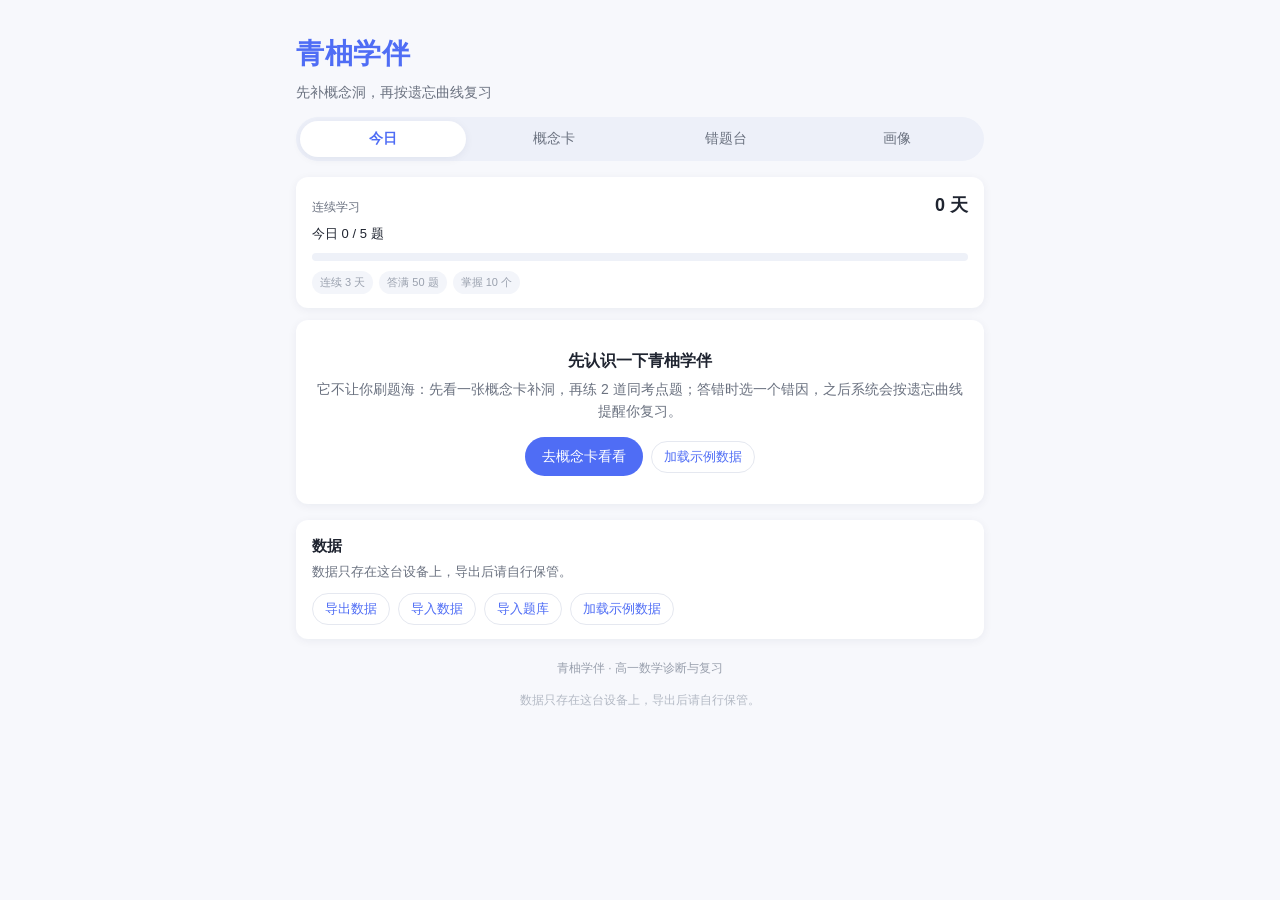
==== index.html @ 02a7b1e0 "青柚学伴：首屏 337 题 + 后台加载生成题，gzip 后首屏约 84KB" ====
<!DOCTYPE html>
<html lang="zh-CN">
<head>
  <meta charset="UTF-8">
  <meta name="viewport" content="width=device-width, initial-scale=1.0, viewport-fit=cover">
  <meta name="description" content="青柚学伴：先补概念洞，再按遗忘曲线复习。">
  <title>青柚学伴</title>
  <link rel="icon" href="data:,">
  <link rel="stylesheet" href="style.css">
</head>
<body>
  <noscript>
    <p class="boot-error">这个页面需要开启 JavaScript 才能使用。</p>
  </noscript>

  <header class="app-header">
    <h1 class="brand">青柚学伴</h1>
    <p class="subtitle">先补概念洞，再按遗忘曲线复习</p>
    <nav class="tabs" role="tablist" aria-label="主视图切换">
      <button class="tab is-active" type="button" role="tab" aria-selected="true" data-view="today">今日</button>
      <button class="tab" type="button" role="tab" aria-selected="false" data-view="cards">概念卡</button>
      <button class="tab" type="button" role="tab" aria-selected="false" data-view="board">错题台</button>
      <button class="tab" type="button" role="tab" aria-selected="false" data-view="profile">画像</button>
    </nav>
  </header>

  <main id="app" class="app-main">
    <p id="cards-notice" class="notice" role="status" hidden></p>
    <section class="view is-active" data-view="today" aria-labelledby="tab-today">
      <div id="today-content"></div>
    </section>
    <section class="view" data-view="cards" aria-labelledby="tab-cards">
      <div id="cards-guide" class="guide" hidden></div>
      <div id="card-list"></div>
    </section>
    <section class="view" data-view="board" aria-labelledby="tab-board">
      <div id="board-content"></div>
    </section>
    <section class="view" data-view="profile" aria-labelledby="tab-profile">
      <div id="profile-content"></div>
    </section>
  </main>

  <section class="settings" aria-labelledby="settings-title">
    <div class="settings-card">
      <h2 id="settings-title" class="settings-title">数据</h2>
      <p class="settings-note">数据只存在这台设备上，导出后请自行保管。</p>
      <div class="settings-actions">
        <button id="export-btn" class="btn btn-ghost btn-small" type="button">导出数据</button>
        <button id="import-btn" class="btn btn-ghost btn-small" type="button">导入数据</button>
        <button id="import-bank-btn" class="btn btn-ghost btn-small" type="button">导入题库</button>
        <button id="seed-btn" class="btn btn-ghost btn-small" type="button">加载示例数据</button>
      </div>
      <input id="import-file" type="file" accept=".json,application/json" hidden>
      <input id="import-bank-file" type="file" accept=".json,application/json" hidden>
    </div>
  </section>

  <footer class="app-footer">
    <p>青柚学伴 · 高一数学诊断与复习</p>
    <p class="privacy">数据只存在这台设备上，导出后请自行保管。</p>
  </footer>

  <div id="quiz-modal" class="quiz-modal" hidden>
    <div class="quiz-panel" role="dialog" aria-modal="true" aria-labelledby="quiz-title">
      <div class="quiz-head">
        <div>
          <p id="quiz-title" class="quiz-title"></p>
          <p id="quiz-progress" class="quiz-progress"></p>
        </div>
        <button id="quiz-close" class="quiz-close" type="button" aria-label="关闭答题">×</button>
      </div>
      <div id="quiz-body" class="quiz-body"></div>
    </div>
  </div>

  <div id="toast" class="toast" role="status" aria-live="polite" hidden></div>

  <script src="data.core.js"></script>
  <script src="app.js"></script>
  <script>
    window.addEventListener('load', function () {
      if (window.__QY_APP_LOADED) {
        return;
      }
      var box = document.createElement('div');
      box.className = 'boot-error';
      box.setAttribute('role', 'alert');

      var title = document.createElement('p');
      title.className = 'boot-error-title';
      title.textContent = '页面脚本没有加载成功';

      var text = document.createElement('p');
      text.className = 'boot-error-text';
      text.textContent = '请确认 style.css、app.js、data.core.js 与 index.html 在同一个文件夹里；如果只拿到了一个文件，请改用 qingyou-standalone.html。';

      box.appendChild(title);
      box.appendChild(text);
      document.body.insertBefore(box, document.body.firstChild);
    });
  </script>

  <script>
    /* 生成题在首屏渲染完成后再加载，避免拖慢打开速度 */
    window.addEventListener('load', function () {
      var script = document.createElement('script');
      script.src = 'data.bulk.js';
      script.async = true;
      script.onload = function () {
        if (window.QY_ABSORB_BULK) {
          window.QY_ABSORB_BULK();
        }
      };
      document.body.appendChild(script);
    });
  </script>
</body>
</html>
---- style.css ----
:root {
  --brand: #4F6DF5;
  --brand-dark: #3A55D9;
  --bg: #F7F8FC;
  --card: #FFFFFF;
  --text: #1F2430;
  --muted: #6B7280;
  --line: #E5E8F0;
  --danger: #E5484D;
  --warn: #B7791F;
  --ok: #2F9E6E;
  --radius: 12px;
  --shadow: 0 2px 10px rgba(24, 39, 75, 0.06);
}

* {
  box-sizing: border-box;
}

html, body {
  margin: 0;
  padding: 0;
}

body {
  min-height: 100vh;
  background: var(--bg);
  color: var(--text);
  font-family: -apple-system, BlinkMacSystemFont, "PingFang SC", "Hiragino Sans GB",
    "Microsoft YaHei", "Segoe UI", Roboto, sans-serif;
  font-size: 16px;
  line-height: 1.6;
  -webkit-text-size-adjust: 100%;
}

.app-header {
  max-width: 720px;
  margin: 0 auto;
  padding: 20px 16px 0;
}

.brand {
  margin: 0;
  font-size: 24px;
  font-weight: 700;
  letter-spacing: 0.5px;
  color: var(--brand);
}

.subtitle {
  margin: 4px 0 14px;
  color: var(--muted);
  font-size: 14px;
}

.tabs {
  display: flex;
  gap: 6px;
  background: #EDF0F9;
  padding: 4px;
  border-radius: 999px;
}

.tab {
  flex: 1 1 0;
  min-width: 0;
  padding: 9px 4px;
  border: 0;
  border-radius: 999px;
  background: transparent;
  color: var(--muted);
  font-size: 14px;
  font-family: inherit;
  cursor: pointer;
  white-space: nowrap;
  transition: background 0.15s, color 0.15s;
}

.tab:hover {
  color: var(--brand);
}

.tab.is-active {
  background: var(--card);
  color: var(--brand);
  font-weight: 600;
  box-shadow: var(--shadow);
}

.app-main {
  max-width: 720px;
  margin: 0 auto;
  padding: 16px;
}

.view {
  display: none;
}

.view.is-active {
  display: block;
}

.placeholder {
  margin: 0;
  padding: 32px 16px;
  text-align: center;
  color: var(--muted);
  background: var(--card);
  border-radius: var(--radius);
  box-shadow: var(--shadow);
}

.app-footer {
  max-width: 720px;
  margin: 0 auto;
  padding: 8px 16px 32px;
  color: #9AA1AE;
  font-size: 12px;
  text-align: center;
}

.toast {
  position: fixed;
  left: 50%;
  bottom: 24px;
  transform: translateX(-50%);
  max-width: calc(100vw - 32px);
  padding: 10px 16px;
  border-radius: 999px;
  background: rgba(31, 36, 48, 0.92);
  color: #fff;
  font-size: 14px;
  z-index: 90;
  box-shadow: 0 6px 20px rgba(0, 0, 0, 0.18);
}

@media (min-width: 760px) {
  .app-header {
    padding-top: 32px;
  }

  .brand {
    font-size: 28px;
  }
}
/* ---------- 通用按钮 ---------- */
.btn {
  display: inline-block;
  padding: 9px 16px;
  border: 1px solid transparent;
  border-radius: 999px;
  background: #EDF0F9;
  color: var(--text);
  font-size: 14px;
  font-family: inherit;
  line-height: 1.4;
  cursor: pointer;
  transition: background 0.15s, color 0.15s, border-color 0.15s;
}

.btn:hover {
  background: #E1E6F5;
}

.btn-primary {
  background: var(--brand);
  color: #fff;
}

.btn-primary:hover {
  background: var(--brand-dark);
}

.btn-ghost {
  background: transparent;
  border-color: var(--line);
  color: var(--brand);
}

.btn-ghost:hover {
  background: #F0F3FF;
}

.btn-small {
  padding: 6px 12px;
  font-size: 13px;
}

/* ---------- 概念卡 ---------- */
.card-grid {
  display: grid;
  grid-template-columns: 1fr;
  gap: 12px;
}

.card {
  padding: 16px;
  background: var(--card);
  border-radius: var(--radius);
  box-shadow: var(--shadow);
}

.card-head {
  display: flex;
  align-items: center;
  justify-content: space-between;
  gap: 8px;
  margin-bottom: 4px;
}

.card-kp {
  color: var(--brand);
  font-size: 12px;
  font-weight: 600;
  background: #F0F3FF;
  padding: 2px 8px;
  border-radius: 999px;
}

.card-title {
  margin: 6px 0 4px;
  font-size: 18px;
  line-height: 1.4;
}

.card-oneline {
  margin: 0 0 12px;
  color: var(--brand-dark);
  font-size: 14px;
}

.card-section {
  margin-top: 10px;
  font-size: 14px;
}

.card-label {
  display: inline-block;
  margin-bottom: 2px;
  color: var(--warn);
  font-size: 12px;
  font-weight: 600;
}

.card-label-trap {
  color: var(--danger);
}

.card-text {
  margin: 0;
  color: var(--muted);
}

.card-points {
  margin: 2px 0 0;
  padding-left: 20px;
  color: var(--muted);
}

.card-points li {
  margin: 2px 0;
}

.card-trap {
  margin: 2px 0 0;
  color: #8A4B4B;
  background: #FFF6F6;
  border-left: 3px solid #F2B8B8;
  padding: 6px 10px;
  border-radius: 6px;
}

.card-check {
  margin-top: 12px;
  padding-top: 12px;
  border-top: 1px dashed var(--line);
}

.check-q,
.check-a {
  margin: 6px 0;
  font-size: 14px;
}

.check-a {
  color: var(--ok);
  font-weight: 600;
}

.card-actions {
  margin-top: 12px;
  display: flex;
  gap: 8px;
  flex-wrap: wrap;
}

@media (min-width: 760px) {
  .card-grid {
    grid-template-columns: 1fr 1fr;
  }
}

/* ---------- 提示条 ---------- */
.notice {
  margin: 0 0 12px;
  padding: 10px 14px;
  border-radius: 10px;
  background: #E9F7F0;
  color: var(--ok);
  font-size: 14px;
  font-weight: 600;
}

/* ---------- 答题弹层 ---------- */
.quiz-modal {
  position: fixed;
  inset: 0;
  z-index: 60;
  display: flex;
  align-items: flex-end;
  justify-content: center;
  background: rgba(20, 26, 40, 0.45);
  padding: 0;
}

.quiz-panel {
  width: 100%;
  max-height: 92vh;
  overflow-y: auto;
  background: var(--card);
  border-radius: 16px 16px 0 0;
  padding: 16px 16px 24px;
  box-shadow: 0 -8px 30px rgba(0, 0, 0, 0.18);
}

.quiz-head {
  display: flex;
  align-items: flex-start;
  justify-content: space-between;
  gap: 12px;
  padding-bottom: 10px;
  border-bottom: 1px solid var(--line);
}

.quiz-title {
  margin: 0;
  font-size: 16px;
  font-weight: 700;
}

.quiz-progress {
  margin: 2px 0 0;
  color: var(--muted);
  font-size: 12px;
}

.quiz-close {
  flex: 0 0 auto;
  width: 32px;
  height: 32px;
  border: 0;
  border-radius: 50%;
  background: #F0F2F8;
  color: var(--muted);
  font-size: 20px;
  line-height: 1;
  cursor: pointer;
}

.quiz-body {
  padding-top: 14px;
}

.quiz-stem {
  margin: 0 0 14px;
  font-size: 16px;
  line-height: 1.7;
}

.quiz-options {
  display: grid;
  gap: 8px;
}

.option-btn {
  width: 100%;
  padding: 11px 12px;
  border: 1px solid var(--line);
  border-radius: 10px;
  background: #FBFCFE;
  color: var(--text);
  font-size: 15px;
  font-family: inherit;
  text-align: left;
  cursor: pointer;
}

.option-btn.is-selected {
  border-color: var(--brand);
  background: #F0F3FF;
  color: var(--brand-dark);
  font-weight: 600;
}

.quiz-input {
  width: 100%;
  padding: 12px;
  border: 1px solid var(--line);
  border-radius: 10px;
  background: #FBFCFE;
  color: var(--text);
  font-size: 16px;
  font-family: inherit;
}

.quiz-input:focus {
  outline: 2px solid #C9D3FF;
  border-color: var(--brand);
}

.quiz-actions {
  margin-top: 14px;
  display: flex;
  gap: 8px;
  flex-wrap: wrap;
}

.quiz-result {
  margin-top: 16px;
  padding-top: 14px;
  border-top: 1px dashed var(--line);
}

.quiz-verdict {
  margin: 0 0 6px;
  font-size: 18px;
  font-weight: 700;
}

.quiz-verdict.is-correct {
  color: var(--ok);
}

.quiz-verdict.is-wrong {
  color: var(--danger);
}

.quiz-answer,
.quiz-explain {
  margin: 4px 0;
  font-size: 14px;
}

.quiz-answer {
  color: var(--brand-dark);
  font-weight: 600;
}

.quiz-explain {
  color: var(--muted);
}

.quiz-layer-label {
  margin: 14px 0 8px;
  font-size: 14px;
  font-weight: 600;
}

.layer-list {
  display: grid;
  grid-template-columns: 1fr 1fr;
  gap: 8px;
}

.layer-btn {
  padding: 11px 8px;
  border: 1px solid var(--line);
  border-radius: 10px;
  background: #FFF9F0;
  color: var(--warn);
  font-size: 14px;
  font-family: inherit;
  cursor: pointer;
}

.layer-btn:hover {
  background: #FFF2DC;
}

.quiz-done {
  margin: 10px 0 0;
  color: var(--ok);
  font-size: 14px;
  font-weight: 600;
}

body.modal-open {
  overflow: hidden;
}

@media (min-width: 760px) {
  .quiz-modal {
    align-items: center;
    padding: 24px;
  }

  .quiz-panel {
    max-width: 560px;
    border-radius: 16px;
  }

  .layer-list {
    grid-template-columns: repeat(5, 1fr);
  }
}

[hidden] {
  display: none !important;
}

/* ---------- 今日视图 ---------- */
.today-head {
  margin-bottom: 12px;
}

.today-title {
  margin: 0;
  font-size: 19px;
}

.today-sub {
  margin: 2px 0 0;
  color: var(--muted);
  font-size: 13px;
}

.today-list {
  display: grid;
  gap: 10px;
}

.review-card {
  display: block;
  width: 100%;
  padding: 14px;
  border: 1px solid transparent;
  border-radius: var(--radius);
  background: var(--card);
  box-shadow: var(--shadow);
  color: var(--text);
  font-family: inherit;
  text-align: left;
  cursor: pointer;
}

.review-card:hover {
  border-color: #C9D3FF;
}

.review-top {
  display: flex;
  align-items: center;
  justify-content: space-between;
  gap: 8px;
}

.review-kp {
  font-size: 16px;
  font-weight: 700;
}

.review-tag {
  flex: 0 0 auto;
  padding: 2px 8px;
  border-radius: 999px;
  background: #FFF2DC;
  color: var(--warn);
  font-size: 12px;
  font-weight: 600;
}

.review-tag.tag-reviewing {
  background: #E9F0FF;
  color: var(--brand-dark);
}

.review-tag.tag-mastered {
  background: #E9F7F0;
  color: var(--ok);
}

.review-meta {
  margin: 6px 0 0;
  color: var(--muted);
  font-size: 13px;
}

.review-cta {
  margin-top: 8px;
  color: var(--brand);
  font-size: 13px;
  font-weight: 600;
}

.empty-state {
  padding: 28px 18px;
  border-radius: var(--radius);
  background: var(--card);
  box-shadow: var(--shadow);
  text-align: center;
}

.empty-title {
  margin: 0 0 4px;
  font-size: 16px;
  font-weight: 700;
}

.empty-text {
  margin: 0 0 14px;
  color: var(--muted);
  font-size: 14px;
}

/* ---------- 错题看板 ---------- */
.board-intro {
  margin: 0 0 12px;
  color: var(--muted);
  font-size: 13px;
}

.board-scroll {
  overflow-x: auto;
  padding-bottom: 6px;
  -webkit-overflow-scrolling: touch;
}

.board {
  display: grid;
  grid-template-columns: repeat(3, minmax(220px, 1fr));
  gap: 10px;
  min-width: 680px;
  align-items: start;
}

.board-column {
  display: flex;
  flex-direction: column;
  min-height: 180px;
  padding: 10px;
  border-radius: var(--radius);
  background: #EFF1F7;
  transition: background 0.15s, outline 0.15s;
}

.board-column.is-over {
  background: #E6ECFF;
  outline: 2px dashed var(--brand);
  outline-offset: -2px;
}

.board-column-head {
  display: flex;
  align-items: center;
  justify-content: space-between;
  gap: 8px;
  margin-bottom: 8px;
}

.board-column-title {
  font-size: 14px;
  font-weight: 700;
}

.board-column-count {
  min-width: 22px;
  padding: 1px 7px;
  border-radius: 999px;
  background: #DDE2EE;
  color: var(--muted);
  font-size: 12px;
  text-align: center;
}

.board-empty {
  margin: 6px 0;
  color: #9AA1AE;
  font-size: 13px;
  text-align: center;
}

.board-card {
  margin-bottom: 8px;
  padding: 10px;
  border-left: 3px solid var(--line);
  border-radius: 10px;
  background: var(--card);
  box-shadow: var(--shadow);
  cursor: grab;
  user-select: none;
  -webkit-user-select: none;
  -webkit-touch-callout: none;
}

.board-card:active {
  cursor: grabbing;
}

.board-card.is-dragging {
  opacity: 0.35;
}

.board-card[data-layer="L0"] { border-left-color: #E5484D; }
.board-card[data-layer="L1"] { border-left-color: #D08A2E; }
.board-card[data-layer="L2"] { border-left-color: #4F6DF5; }
.board-card[data-layer="L3"] { border-left-color: #8E5BC9; }
.board-card[data-layer="L4"] { border-left-color: #7B8794; }
.board-card[data-layer="none"] { border-left-color: #2F9E6E; }

.board-card-top {
  display: flex;
  align-items: center;
  justify-content: space-between;
  gap: 6px;
}

.board-card-kp {
  font-size: 14px;
  font-weight: 600;
  word-break: break-all;
}

.layer-tag {
  flex: 0 0 auto;
  padding: 1px 7px;
  border-radius: 999px;
  font-size: 11px;
  font-weight: 600;
}

.layer-L0 { background: #FFE8E8; color: #C53030; }
.layer-L1 { background: #FFF2DC; color: #B7791F; }
.layer-L2 { background: #E8F0FF; color: #2B5FD9; }
.layer-L3 { background: #F3E8FF; color: #7B3FB5; }
.layer-L4 { background: #EDF0F4; color: #5A6475; }
.layer-none { background: #E9F7F0; color: #2F9E6E; }

.board-card-meta {
  margin: 6px 0 0;
  color: var(--muted);
  font-size: 12px;
}

.touch-ghost {
  position: fixed;
  z-index: 120;
  pointer-events: none;
  opacity: 0.92;
  box-shadow: 0 10px 26px rgba(0, 0, 0, 0.22);
  transform: rotate(2deg);
}

body.touch-dragging {
  cursor: grabbing;
}

@media (min-width: 760px) {
  .board {
    min-width: 0;
  }
}

/* ---------- 画像 ---------- */
.diagnosis {
  margin-bottom: 14px;
  padding: 14px 16px;
  border-left: 4px solid var(--brand);
  border-radius: var(--radius);
  background: #F0F3FF;
}

.diagnosis-label {
  margin: 0 0 4px;
  color: var(--brand);
  font-size: 12px;
  font-weight: 700;
  letter-spacing: 1px;
}

.diagnosis-text {
  margin: 0;
  font-size: 15px;
  font-weight: 600;
  line-height: 1.7;
}

.matrix-card,
.weak-card {
  margin-top: 14px;
  padding: 14px;
  border-radius: var(--radius);
  background: var(--card);
  box-shadow: var(--shadow);
}

.matrix-title,
.weak-title {
  margin: 0 0 10px;
  font-size: 15px;
  font-weight: 700;
}

.matrix-scroll {
  overflow-x: auto;
}

.matrix-table {
  width: 100%;
  min-width: 300px;
  border-collapse: collapse;
  table-layout: fixed;
  font-size: 12px;
}

.matrix-table th,
.matrix-table td {
  padding: 7px 2px;
  border-bottom: 1px solid #F0F2F7;
  text-align: center;
}

.matrix-table thead th {
  color: var(--muted);
  font-weight: 600;
}

.matrix-table th[scope="row"] {
  width: 30%;
  padding-left: 4px;
  text-align: left;
  font-weight: 600;
  word-break: break-all;
}

.matrix-table tbody tr:last-child td,
.matrix-table tbody tr:last-child th {
  border-bottom: 0;
}

.matrix-zero {
  color: #C7CDD8;
}

.weak-list {
  margin: 0;
  padding-left: 18px;
  color: var(--muted);
  font-size: 14px;
}

.weak-list li {
  margin: 4px 0;
}

.weak-list strong {
  color: var(--text);
}

/* ---------- 设置区 ---------- */
.settings {
  max-width: 720px;
  margin: 0 auto;
  padding: 0 16px;
}

.settings-card {
  padding: 14px 16px;
  border-radius: var(--radius);
  background: var(--card);
  box-shadow: var(--shadow);
}

.settings-title {
  margin: 0 0 4px;
  font-size: 15px;
}

.settings-note {
  margin: 0 0 10px;
  color: var(--muted);
  font-size: 13px;
}

.settings-actions {
  display: flex;
  gap: 8px;
  flex-wrap: wrap;
}

.app-footer .privacy {
  margin: 2px 0 0;
  color: #B3B9C4;
}

/* ---------- 启动失败提示 ---------- */
.boot-error {
  max-width: 720px;
  margin: 16px auto;
  padding: 14px 16px;
  border: 1px solid #F2B8B8;
  border-radius: var(--radius);
  background: #FFF6F6;
  color: #8A4B4B;
  font-size: 14px;
}

.boot-error-title {
  margin: 0 0 4px;
  font-weight: 700;
}

.boot-error-text {
  margin: 0;
}

.quiz-verdict.is-uncertain {
  color: var(--warn);
}

/* ---------- 新手引导 ---------- */
.guide {
  margin-bottom: 12px;
  padding: 14px 16px;
  border-left: 4px solid var(--brand);
  border-radius: var(--radius);
  background: #F0F3FF;
}

.guide-title {
  margin: 0 0 8px;
  color: var(--brand-dark);
  font-size: 14px;
  font-weight: 700;
}

.guide-steps {
  margin: 0 0 10px;
  padding-left: 20px;
  color: #4A5568;
  font-size: 14px;
}

.guide-steps li {
  margin: 4px 0;
}

/* ---------- 章节筛选 ---------- */
.chapter-summary {
  margin: 0 0 8px;
  color: var(--muted);
  font-size: 13px;
}

.chapter-chips {
  display: flex;
  gap: 6px;
  margin: 0 0 14px;
  padding-bottom: 6px;
  overflow-x: auto;
  -webkit-overflow-scrolling: touch;
}

.chapter-chip {
  flex: 0 0 auto;
  padding: 6px 12px;
  border: 1px solid var(--line);
  border-radius: 999px;
  background: var(--card);
  color: var(--muted);
  font-size: 13px;
  font-family: inherit;
  white-space: nowrap;
  cursor: pointer;
}

.chapter-chip.is-active {
  border-color: var(--brand);
  background: var(--brand);
  color: #fff;
  font-weight: 600;
}

.chapter-group {
  margin-bottom: 18px;
}

.chapter-title {
  margin: 0 0 8px;
  font-size: 15px;
  font-weight: 700;
}

.quiz-textarea {
  width: 100%;
  min-height: 96px;
  padding: 12px;
  border: 1px solid var(--line);
  border-radius: 10px;
  background: #FBFCFE;
  color: var(--text);
  font-size: 16px;
  font-family: inherit;
  line-height: 1.6;
  resize: vertical;
}

.quiz-textarea:focus {
  outline: 2px solid #C9D3FF;
  border-color: var(--brand);
}

.quiz-explain {
  white-space: pre-line;
}

/* ---------- 答题提示 ---------- */
.quiz-hint {
  margin: 10px 0 0;
  padding: 10px 12px;
  border-left: 3px solid var(--brand);
  border-radius: 8px;
  background: #F0F3FF;
}

.quiz-hint-title {
  margin: 0 0 4px;
  color: var(--brand);
  font-size: 12px;
  font-weight: 700;
}

.quiz-hint-line {
  margin: 4px 0;
  color: #3A4356;
  font-size: 14px;
  line-height: 1.6;
}

.quiz-hint-note {
  margin: 10px 0 0;
  padding: 8px 10px;
  border-radius: 8px;
  background: #FFF9F0;
  color: var(--warn);
  font-size: 13px;
  line-height: 1.6;
}

/* ---------- 及格诊断 ---------- */
.today-diagnosis {
  display: block;
  width: 100%;
  margin-bottom: 12px;
  padding: 14px 16px;
  border: 0;
  border-radius: 12px;
  background: linear-gradient(135deg, #4F6DF5, #6B85FF);
  color: #fff;
  font-family: inherit;
  text-align: left;
  box-shadow: 0 6px 18px rgba(79, 109, 245, 0.28);
  cursor: pointer;
}

.td-top {
  display: flex;
  align-items: center;
  justify-content: space-between;
}

.td-label {
  font-size: 12px;
  opacity: 0.85;
}

.td-score {
  font-size: 20px;
  font-weight: 700;
}

.td-copy {
  margin: 6px 0 0;
  font-size: 14px;
}

.td-next {
  margin: 4px 0 0;
  font-size: 13px;
  opacity: 0.9;
}

.report-hero {
  padding: 18px;
  border-radius: 16px;
  background: linear-gradient(135deg, #4F6DF5, #6B85FF);
  color: #fff;
  box-shadow: 0 8px 24px rgba(79, 109, 245, 0.25);
}

.report-kicker {
  margin: 0;
  font-size: 12px;
  opacity: 0.85;
}

.report-score {
  margin: 4px 0;
  font-size: 40px;
  font-weight: 800;
  line-height: 1.1;
}

.report-score-total {
  font-size: 16px;
  font-weight: 500;
  opacity: 0.8;
}

.report-copy {
  margin: 6px 0 10px;
  font-size: 14px;
}

.report-bar {
  height: 8px;
  border-radius: 999px;
  background: rgba(255, 255, 255, 0.28);
  overflow: hidden;
}

.report-bar-fill {
  height: 100%;
  border-radius: 999px;
  background: #fff;
}

.report-note {
  margin: 8px 0 0;
  font-size: 11px;
  opacity: 0.75;
}

.report-section {
  margin-top: 16px;
}

.report-title {
  margin: 0 0 8px;
  font-size: 16px;
}

.priority-list {
  display: grid;
  gap: 8px;
}

.priority-card {
  width: 100%;
  padding: 12px 14px;
  border: 1px solid var(--line);
  border-radius: 12px;
  background: var(--card);
  box-shadow: var(--shadow);
  font-family: inherit;
  text-align: left;
  cursor: pointer;
}

.priority-card:hover {
  border-color: #C9D3FF;
}

.priority-top {
  display: flex;
  align-items: center;
  gap: 8px;
}

.priority-rank {
  color: var(--brand);
  font-size: 12px;
  font-weight: 800;
}

.priority-name {
  font-size: 15px;
  font-weight: 700;
}

.priority-detail {
  margin: 6px 0 0;
  font-size: 13px;
}

.priority-weight {
  margin: 2px 0 0;
  color: var(--muted);
  font-size: 12px;
}

.report-grid {
  display: grid;
  grid-template-columns: 1fr 1fr;
  gap: 8px;
  margin-top: 16px;
}

.metric-card {
  padding: 12px;
  border-radius: 12px;
  background: var(--card);
  box-shadow: var(--shadow);
}

.metric-wide {
  grid-column: 1 / -1;
}

.metric-label {
  margin: 0;
  color: var(--muted);
  font-size: 12px;
}

.metric-value {
  margin: 4px 0 2px;
  font-size: 18px;
  font-weight: 700;
}

.metric-sub {
  margin: 0;
  color: var(--muted);
  font-size: 12px;
}

.layer-row {
  display: flex;
  align-items: center;
  gap: 8px;
  margin: 6px 0;
}

.layer-name {
  flex: 0 0 64px;
  color: var(--muted);
  font-size: 12px;
}

.layer-track {
  flex: 1;
  height: 8px;
  border-radius: 999px;
  overflow: hidden;
  background: #EEF1F8;
}

.layer-fill {
  height: 100%;
  border-radius: 999px;
  background: var(--brand);
}

.layer-count {
  flex: 0 0 24px;
  text-align: right;
  color: var(--muted);
  font-size: 12px;
}

.action-list {
  margin: 0;
  padding-left: 20px;
  font-size: 14px;
  line-height: 1.8;
}

@media (min-width: 760px) {
  .report-grid {
    grid-template-columns: repeat(4, 1fr);
  }

  .metric-wide {
    grid-column: span 4;
  }
}

/* ---------- 概念卡：下拉 + 折叠 ---------- */
.card-toolbar {
  display: flex;
  align-items: center;
  gap: 10px;
  margin-bottom: 12px;
}

.chapter-select {
  flex: 1;
  min-width: 0;
  padding: 10px 12px;
  border: 1px solid var(--line);
  border-radius: 10px;
  background: var(--card);
  color: var(--text);
  font-size: 14px;
  font-family: inherit;
}

.chapter-select:focus {
  outline: 2px solid #C9D3FF;
  border-color: var(--brand);
}

.card-toolbar-count {
  flex: 0 0 auto;
  color: var(--muted);
  font-size: 12px;
}

.card-collapsible {
  padding: 0;
  overflow: hidden;
}

.card-summary {
  padding: 14px 16px;
  cursor: pointer;
  transition: background 0.15s, transform 0.1s;
}

.card-summary:hover {
  background: #FAFBFF;
}

.card-summary:active {
  transform: scale(0.995);
}

.card-summary-top {
  display: flex;
  align-items: center;
  justify-content: space-between;
  gap: 8px;
}

.card-summary-actions {
  display: flex;
  align-items: center;
  gap: 8px;
}

.card-summary .card-title {
  margin: 6px 0 2px;
  font-size: 16px;
}

.card-summary .card-oneline {
  margin: 0;
}

.card-chevron {
  color: var(--muted);
  font-size: 12px;
}

.card-detail {
  padding: 0 16px 16px;
}

.card-detail .card-section:first-child {
  margin-top: 0;
  padding-top: 12px;
  border-top: 1px dashed var(--line);
}

.card-collapsible.is-open {
  border-color: #DCE3FF;
  box-shadow: 0 8px 22px rgba(24, 39, 75, 0.08);
}

.chapter-title-row {
  display: flex;
  align-items: baseline;
  justify-content: space-between;
  gap: 8px;
}

.chapter-count {
  color: var(--muted);
  font-size: 12px;
}

.card-collapsible {
  border-left: 3px solid #E3E8F5;
}

.card-collapsible.is-open {
  border-left-color: var(--brand);
}

/* ---------- 概念卡摘要：防止挤压竖排 ---------- */
.card-grid {
  grid-template-columns: repeat(auto-fill, minmax(280px, 1fr));
}

.card-summary-top {
  align-items: center;
}

.card-summary-top .card-kp {
  min-width: 0;
  overflow: hidden;
  text-overflow: ellipsis;
  white-space: nowrap;
}

.card-chevron {
  flex: 0 0 auto;
  white-space: nowrap;
}

.card-summary .card-title {
  display: -webkit-box;
  overflow: hidden;
  -webkit-line-clamp: 2;
  -webkit-box-orient: vertical;
}

.card-summary .card-oneline {
  display: -webkit-box;
  overflow: hidden;
  -webkit-line-clamp: 2;
  -webkit-box-orient: vertical;
}

.card-summary-actions {
  margin-top: 10px;
}

.card-summary-actions .btn {
  white-space: nowrap;
}

@media (min-width: 760px) {
  .card-grid {
    grid-template-columns: repeat(auto-fill, minmax(300px, 1fr));
  }
}

.chapter-select {
  max-width: 420px;
}

/* ---------- 例题 ---------- */
.card-example {
  margin-top: 10px;
  padding: 12px;
  border-left: 3px solid #C9D3FF;
  border-radius: 10px;
  background: #F7F9FF;
}

.example-label {
  margin: 0 0 4px;
  color: var(--brand);
  font-size: 12px;
  font-weight: 700;
}

.example-stem {
  margin: 0 0 8px;
  font-size: 14px;
  font-weight: 600;
}

.example-steps {
  margin: 0 0 8px;
  padding-left: 20px;
  color: #3A4356;
  font-size: 13px;
  line-height: 1.8;
}

.example-answer {
  margin: 0;
  color: var(--ok);
  font-size: 14px;
  font-weight: 700;
}

.example-note {
  margin: 6px 0 0;
  color: var(--warn);
  font-size: 12px;
}

.example-practice {
  margin-top: 10px;
}

/* ---------- 连续学习与成就 ---------- */
.streak-card {
  margin-bottom: 12px;
  padding: 14px 16px;
  border-radius: var(--radius);
  background: var(--card);
  box-shadow: var(--shadow);
}

.streak-top {
  display: flex;
  align-items: baseline;
  justify-content: space-between;
}

.streak-label {
  color: var(--muted);
  font-size: 12px;
}

.streak-value {
  font-size: 18px;
  font-weight: 700;
}

.streak-goal {
  margin: 4px 0 8px;
  color: var(--text);
  font-size: 13px;
}

.streak-bar {
  height: 8px;
  border-radius: 999px;
  overflow: hidden;
  background: #EEF1F8;
}

.streak-fill {
  height: 100%;
  border-radius: 999px;
  background: var(--brand);
}

.streak-badges {
  display: flex;
  flex-wrap: wrap;
  gap: 6px;
  margin-top: 10px;
}

.badge-chip {
  padding: 3px 8px;
  border-radius: 999px;
  background: #F3F5FA;
  color: #9AA1AE;
  font-size: 11px;
}

.badge-chip.is-on {
  background: #E9F7F0;
  color: var(--ok);
  font-weight: 600;
}

/* ---------- 搜索与收藏 ---------- */
.card-toolbar-search {
  margin-top: -6px;
}

.card-search {
  flex: 1;
  min-width: 0;
  padding: 9px 12px;
  border: 1px solid var(--line);
  border-radius: 10px;
  background: var(--card);
  color: var(--text);
  font-size: 14px;
  font-family: inherit;
}

.card-search:focus {
  outline: 2px solid #C9D3FF;
  border-color: var(--brand);
}

.card-favorite {
  border: 0;
  background: transparent;
  color: var(--muted);
  font-size: 12px;
  font-family: inherit;
  white-space: nowrap;
  padding: 2px 4px;
  cursor: pointer;
}

.card-favorite.is-on {
  color: var(--brand);
  font-weight: 600;
}

/* 搜索结果命中高亮 */
.kw-hit {
  background: #FFF2B8;
  color: inherit;
  border-radius: 3px;
  padding: 0 1px;
}

.card-results .chapter-group:last-child {
  margin-bottom: 0;
}

.card-results .empty-state .btn {
  margin-top: 10px;
}

@media (max-width: 480px) {
  .card-toolbar {
    flex-wrap: wrap;
  }

  .card-toolbar-search {
    flex-wrap: nowrap;
  }

  .card-toolbar-search .card-search {
    flex: 1 1 auto;
  }

  .card-search-btn {
    display: none;
  }

  .card-favorite {
    padding: 6px 4px;
  }
}

/* ---------- 数学排版：分数 / 根号 / 上标下标 ---------- */
.math-frac {
  display: inline-flex;
  flex-direction: column;
  justify-content: center;
  vertical-align: middle;
  margin: 0 3px;
  font-size: 0.92em;
  line-height: 1.22;
  text-align: center;
  position: relative;
  top: -0.06em;
}

.frac-top {
  border-bottom: 1px solid currentColor;
  padding: 0 4px 1px;
}

.frac-bottom {
  padding: 1px 4px 0;
}

.math-sqrt {
  display: inline-flex;
  align-items: flex-start;
  vertical-align: middle;
  margin: 0 1px;
}

.sqrt-sign {
  font-size: 1.02em;
  line-height: 1.18;
  margin-right: -0.5px;
}

.sqrt-body {
  border-top: 1.5px solid currentColor;
  padding: 1px 4px 0;
  margin-top: 0.13em;
}

sup.math-script,
sub.math-script {
  font-size: 0.72em;
  line-height: 1;
}

.quiz-stem,
.card-text,
.card-oneline,
.example-stem,
.example-steps li,
.quiz-answer {
  line-height: 1.9;
}

/* ---------- 错题台：按考点聚合 ---------- */
.board-mode-bar {
  display: flex;
  align-items: center;
  flex-wrap: wrap;
  gap: 8px;
  margin-bottom: 10px;
}

.board-mode-btn {
  padding: 6px 14px;
  border: 1px solid var(--line);
  border-radius: 999px;
  background: var(--card);
  color: var(--muted);
  font-size: 13px;
  font-family: inherit;
  cursor: pointer;
}

.board-mode-btn.is-active {
  background: var(--brand);
  border-color: var(--brand);
  color: #FFFFFF;
  font-weight: 600;
}

.board-mode-count {
  margin-left: auto;
  color: var(--muted);
  font-size: 12px;
}

.kp-urgent {
  padding: 14px 16px;
  margin-bottom: 14px;
  border-radius: var(--radius);
  background: #EEF2FF;
  border-left: 3px solid var(--brand);
}

.kp-urgent-title {
  margin: 0;
  font-size: 14px;
  font-weight: 700;
  color: var(--brand);
}

.kp-urgent-list {
  margin: 8px 0 0;
  padding-left: 18px;
}

.kp-urgent-list li {
  display: flex;
  justify-content: space-between;
  gap: 10px;
  padding: 4px 0;
  font-size: 13px;
}

.kp-urgent-name {
  font-weight: 600;
}

.kp-urgent-meta {
  color: var(--muted);
}

.kp-board-list {
  display: grid;
  gap: 12px;
}

.kp-board-card {
  padding: 16px;
  border-radius: var(--radius);
  background: var(--card);
  box-shadow: var(--shadow);
}

.kp-board-head {
  display: flex;
  align-items: center;
  justify-content: space-between;
  gap: 8px;
}

.kp-board-title {
  margin: 0;
  font-size: 16px;
}

.kp-board-badge {
  font-size: 11px;
  padding: 2px 8px;
  border-radius: 999px;
  background: #EEF1FF;
  color: var(--brand);
  white-space: nowrap;
}

.kp-board-badge.is-hot {
  background: #FFE9E6;
  color: #C2410C;
}

.kp-board-meta {
  margin: 6px 0 0;
  font-size: 13px;
  color: var(--muted);
}

.kp-board-due {
  margin: 2px 0 0;
  font-size: 12px;
  color: var(--muted);
}

.kp-board-layer {
  margin: 8px 0 0;
  font-size: 13px;
}

.kp-board-advice {
  margin: 4px 0 0;
  font-size: 13px;
  color: var(--muted);
}

.kp-board-actions {
  display: flex;
  gap: 8px;
  margin-top: 12px;
}

.kp-board-detail {
  margin-top: 12px;
  display: grid;
  gap: 8px;
}

@media (max-width: 480px) {
  .kp-board-actions {
    flex-direction: column;
  }

  .kp-urgent-list li {
    flex-direction: column;
    gap: 2px;
  }
}
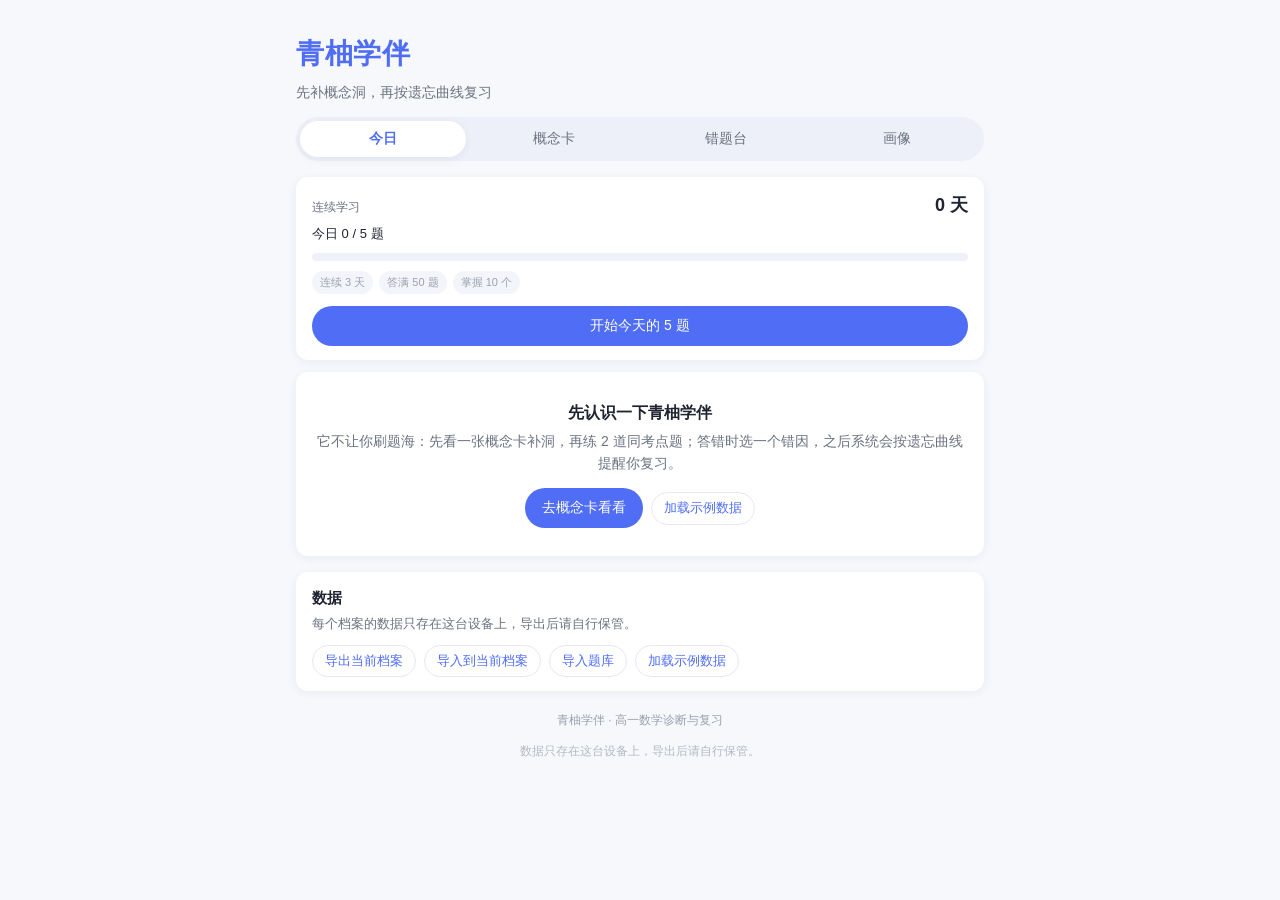
==== commit 0634be70: "导出导入按档案区分：文案与文件名带当前档案名" ====
--- a/index.html
+++ b/index.html
@@ -44,10 +44,10 @@
   <section class="settings" aria-labelledby="settings-title">
     <div class="settings-card">
       <h2 id="settings-title" class="settings-title">数据</h2>
-      <p class="settings-note">数据只存在这台设备上，导出后请自行保管。</p>
+      <p class="settings-note">每个档案的数据只存在这台设备上，导出后请自行保管。</p>
       <div class="settings-actions">
-        <button id="export-btn" class="btn btn-ghost btn-small" type="button">导出数据</button>
-        <button id="import-btn" class="btn btn-ghost btn-small" type="button">导入数据</button>
+        <button id="export-btn" class="btn btn-ghost btn-small" type="button">导出当前档案</button>
+        <button id="import-btn" class="btn btn-ghost btn-small" type="button">导入到当前档案</button>
         <button id="import-bank-btn" class="btn btn-ghost btn-small" type="button">导入题库</button>
         <button id="seed-btn" class="btn btn-ghost btn-small" type="button">加载示例数据</button>
       </div>
--- a/style.css
+++ b/style.css
@@ -1858,3 +1858,119 @@
     gap: 2px;
   }
 }
+
+/* ---------- 错因按钮：主标签 + 白话说明 ---------- */
+.layer-btn {
+  padding: 10px 12px;
+  text-align: left;
+}
+
+.layer-btn-label {
+  display: block;
+  font-weight: 600;
+}
+
+.layer-btn-hint {
+  display: block;
+  margin-top: 3px;
+  font-size: 11.5px;
+  font-weight: 400;
+  color: var(--muted);
+}
+
+.streak-cta {
+  width: 100%;
+  margin-top: 12px;
+}
+
+/* ---------- 学习档案 ---------- */
+.profile-switcher {
+  padding: 16px;
+  margin-bottom: 14px;
+  border-radius: var(--radius);
+  background: var(--card);
+  box-shadow: var(--shadow);
+}
+
+.profile-switcher-title {
+  margin: 0;
+  font-size: 15px;
+  font-weight: 700;
+}
+
+.profile-switcher-hint {
+  margin: 4px 0 0;
+  font-size: 12px;
+  line-height: 1.6;
+  color: var(--muted);
+}
+
+.profile-chips {
+  display: flex;
+  flex-wrap: wrap;
+  gap: 8px;
+  margin-top: 12px;
+}
+
+.profile-chip {
+  padding: 8px 16px;
+  border: 1px solid var(--line);
+  border-radius: 999px;
+  background: #FBFCFE;
+  color: var(--text);
+  font-size: 13px;
+  font-family: inherit;
+  cursor: pointer;
+}
+
+.profile-chip.is-active {
+  border-color: var(--brand);
+  background: var(--brand);
+  color: #FFFFFF;
+  font-weight: 600;
+}
+
+.profile-actions {
+  display: flex;
+  flex-wrap: wrap;
+  gap: 8px;
+  margin-top: 12px;
+}
+
+.profile-meta {
+  margin: 10px 0 0;
+  font-size: 12px;
+  color: var(--muted);
+}
+
+/* ---------- 概念卡：考点掌握状态 ---------- */
+.card-kp-wrap {
+  display: inline-flex;
+  align-items: center;
+  gap: 6px;
+  min-width: 0;
+}
+
+.kp-status {
+  flex: 0 0 auto;
+  padding: 1px 7px;
+  border-radius: 999px;
+  font-size: 10.5px;
+  font-weight: 600;
+  line-height: 1.6;
+}
+
+.kp-status.is-todo {
+  background: #FFF1E6;
+  color: #C2410C;
+}
+
+.kp-status.is-doing {
+  background: #EEF2FF;
+  color: var(--brand);
+}
+
+.kp-status.is-done {
+  background: #E9F7F0;
+  color: var(--ok);
+}
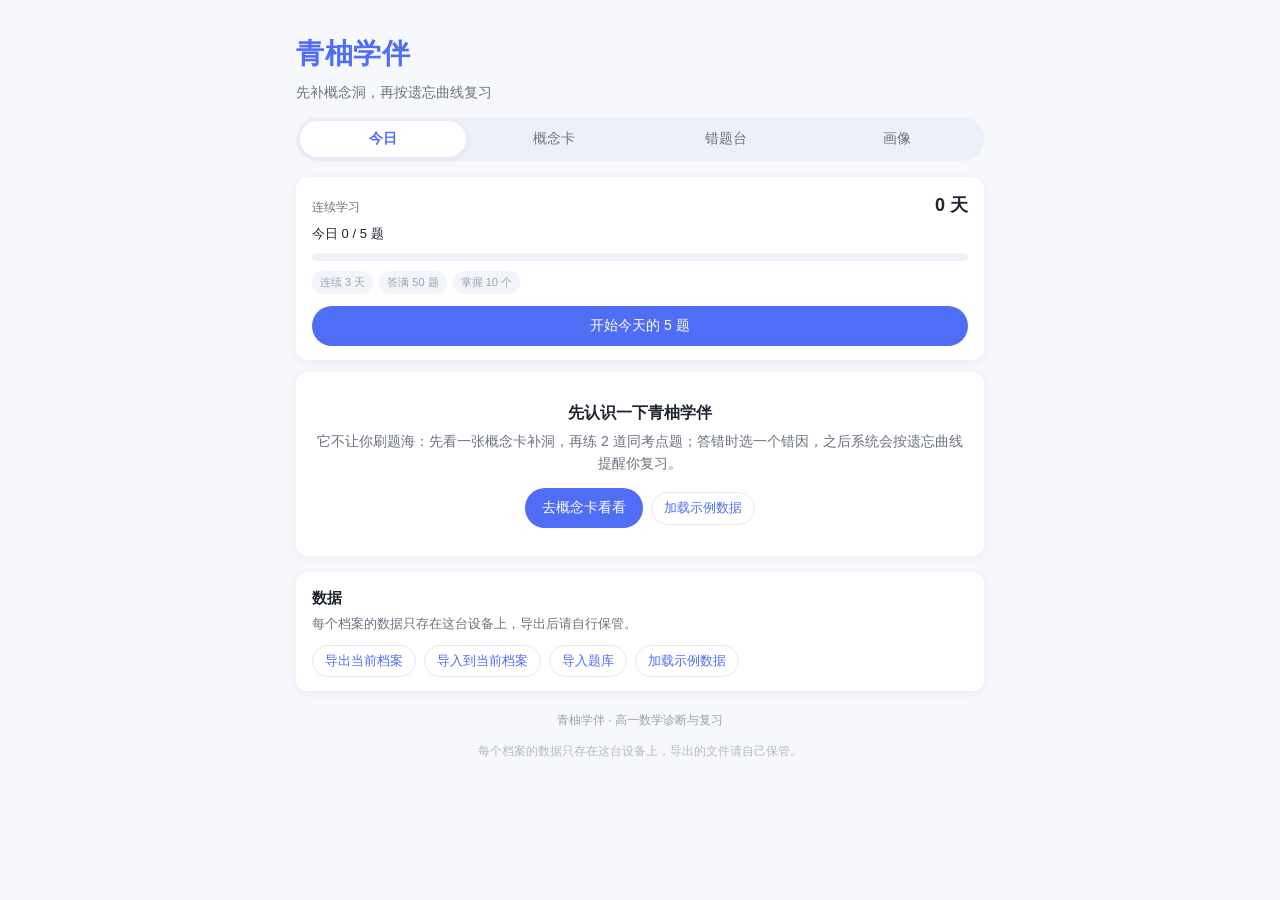
==== commit 73bbe6c1: "页脚文案明确档案与导出文件归属" ====
--- a/index.html
+++ b/index.html
@@ -58,7 +58,7 @@
 
   <footer class="app-footer">
     <p>青柚学伴 · 高一数学诊断与复习</p>
-    <p class="privacy">数据只存在这台设备上，导出后请自行保管。</p>
+    <p class="privacy">每个档案的数据只存在这台设备上，导出的文件请自己保管。</p>
   </footer>
 
   <div id="quiz-modal" class="quiz-modal" hidden>
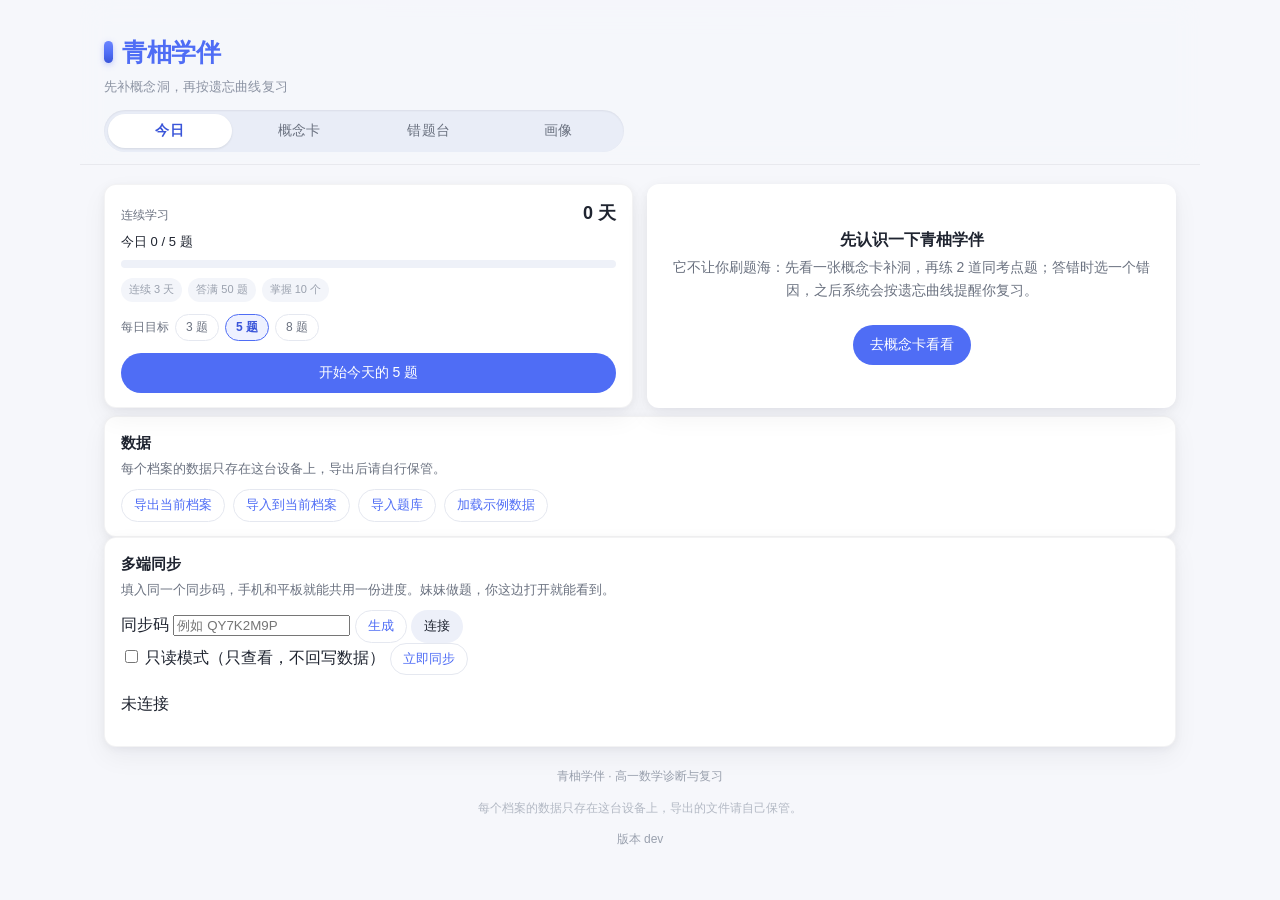
==== commit 3e2ca278: "加多端同步与版本标识 · index.html" ====
--- a/index.html
+++ b/index.html
@@ -1,119 +1,147 @@
-<!DOCTYPE html>
-<html lang="zh-CN">
-<head>
-  <meta charset="UTF-8">
-  <meta name="viewport" content="width=device-width, initial-scale=1.0, viewport-fit=cover">
-  <meta name="description" content="青柚学伴：先补概念洞，再按遗忘曲线复习。">
-  <title>青柚学伴</title>
-  <link rel="icon" href="data:,">
-  <link rel="stylesheet" href="style.css">
-</head>
-<body>
-  <noscript>
-    <p class="boot-error">这个页面需要开启 JavaScript 才能使用。</p>
-  </noscript>
-
-  <header class="app-header">
-    <h1 class="brand">青柚学伴</h1>
-    <p class="subtitle">先补概念洞，再按遗忘曲线复习</p>
-    <nav class="tabs" role="tablist" aria-label="主视图切换">
-      <button class="tab is-active" type="button" role="tab" aria-selected="true" data-view="today">今日</button>
-      <button class="tab" type="button" role="tab" aria-selected="false" data-view="cards">概念卡</button>
-      <button class="tab" type="button" role="tab" aria-selected="false" data-view="board">错题台</button>
-      <button class="tab" type="button" role="tab" aria-selected="false" data-view="profile">画像</button>
-    </nav>
-  </header>
-
-  <main id="app" class="app-main">
-    <p id="cards-notice" class="notice" role="status" hidden></p>
-    <section class="view is-active" data-view="today" aria-labelledby="tab-today">
-      <div id="today-content"></div>
-    </section>
-    <section class="view" data-view="cards" aria-labelledby="tab-cards">
-      <div id="cards-guide" class="guide" hidden></div>
-      <div id="card-list"></div>
-    </section>
-    <section class="view" data-view="board" aria-labelledby="tab-board">
-      <div id="board-content"></div>
-    </section>
-    <section class="view" data-view="profile" aria-labelledby="tab-profile">
-      <div id="profile-content"></div>
-    </section>
-  </main>
-
-  <section class="settings" aria-labelledby="settings-title">
-    <div class="settings-card">
-      <h2 id="settings-title" class="settings-title">数据</h2>
-      <p class="settings-note">每个档案的数据只存在这台设备上，导出后请自行保管。</p>
-      <div class="settings-actions">
-        <button id="export-btn" class="btn btn-ghost btn-small" type="button">导出当前档案</button>
-        <button id="import-btn" class="btn btn-ghost btn-small" type="button">导入到当前档案</button>
-        <button id="import-bank-btn" class="btn btn-ghost btn-small" type="button">导入题库</button>
-        <button id="seed-btn" class="btn btn-ghost btn-small" type="button">加载示例数据</button>
-      </div>
-      <input id="import-file" type="file" accept=".json,application/json" hidden>
-      <input id="import-bank-file" type="file" accept=".json,application/json" hidden>
-    </div>
-  </section>
-
-  <footer class="app-footer">
-    <p>青柚学伴 · 高一数学诊断与复习</p>
-    <p class="privacy">每个档案的数据只存在这台设备上，导出的文件请自己保管。</p>
-  </footer>
-
-  <div id="quiz-modal" class="quiz-modal" hidden>
-    <div class="quiz-panel" role="dialog" aria-modal="true" aria-labelledby="quiz-title">
-      <div class="quiz-head">
-        <div>
-          <p id="quiz-title" class="quiz-title"></p>
-          <p id="quiz-progress" class="quiz-progress"></p>
-        </div>
-        <button id="quiz-close" class="quiz-close" type="button" aria-label="关闭答题">×</button>
-      </div>
-      <div id="quiz-body" class="quiz-body"></div>
-    </div>
-  </div>
-
-  <div id="toast" class="toast" role="status" aria-live="polite" hidden></div>
-
-  <script src="data.core.js"></script>
-  <script src="app.js"></script>
-  <script>
-    window.addEventListener('load', function () {
-      if (window.__QY_APP_LOADED) {
-        return;
-      }
-      var box = document.createElement('div');
-      box.className = 'boot-error';
-      box.setAttribute('role', 'alert');
-
-      var title = document.createElement('p');
-      title.className = 'boot-error-title';
-      title.textContent = '页面脚本没有加载成功';
-
-      var text = document.createElement('p');
-      text.className = 'boot-error-text';
-      text.textContent = '请确认 style.css、app.js、data.core.js 与 index.html 在同一个文件夹里；如果只拿到了一个文件，请改用 qingyou-standalone.html。';
-
-      box.appendChild(title);
-      box.appendChild(text);
-      document.body.insertBefore(box, document.body.firstChild);
-    });
-  </script>
-
-  <script>
-    /* 生成题在首屏渲染完成后再加载，避免拖慢打开速度 */
-    window.addEventListener('load', function () {
-      var script = document.createElement('script');
-      script.src = 'data.bulk.js';
-      script.async = true;
-      script.onload = function () {
-        if (window.QY_ABSORB_BULK) {
-          window.QY_ABSORB_BULK();
-        }
-      };
-      document.body.appendChild(script);
-    });
-  </script>
-</body>
+<!DOCTYPE html>
+<html lang="zh-CN">
+<head>
+  <meta charset="UTF-8">
+  <meta name="viewport" content="width=device-width, initial-scale=1.0, viewport-fit=cover">
+  <meta name="description" content="青柚学伴：先补概念洞，再按遗忘曲线复习。">
+  <meta name="qy-build" content="20261115-1538">
+  <title>青柚学伴</title>
+  <link rel="icon" href="data:,">
+  <link rel="stylesheet" href="style.css">
+</head>
+<body>
+  <noscript>
+    <p class="boot-error">这个页面需要开启 JavaScript 才能使用。</p>
+  </noscript>
+
+  <header class="app-header">
+    <h1 class="brand">青柚学伴</h1>
+    <p class="subtitle">先补概念洞，再按遗忘曲线复习</p>
+    <nav class="tabs" role="tablist" aria-label="主视图切换">
+      <button class="tab is-active" type="button" role="tab" id="tab-today"
+        aria-selected="true" aria-controls="view-today" data-view="today">今日</button>
+      <button class="tab" type="button" role="tab" id="tab-cards"
+        aria-selected="false" aria-controls="view-cards" data-view="cards">概念卡</button>
+      <button class="tab" type="button" role="tab" id="tab-board"
+        aria-selected="false" aria-controls="view-board" data-view="board">错题台</button>
+      <button class="tab" type="button" role="tab" id="tab-profile"
+        aria-selected="false" aria-controls="view-profile" data-view="profile">画像</button>
+    </nav>
+  </header>
+
+  <main id="app" class="app-main">
+    <p id="cards-notice" class="notice" role="status" hidden></p>
+    <section class="view is-active" id="view-today" data-view="today" aria-labelledby="tab-today">
+      <div id="today-content"></div>
+    </section>
+    <section class="view" id="view-cards" data-view="cards" aria-labelledby="tab-cards">
+      <div id="cards-guide" class="guide" hidden></div>
+      <div id="card-list"></div>
+    </section>
+    <section class="view" id="view-board" data-view="board" aria-labelledby="tab-board">
+      <div id="board-content"></div>
+    </section>
+    <section class="view" id="view-profile" data-view="profile" aria-labelledby="tab-profile">
+      <div id="profile-content"></div>
+    </section>
+  </main>
+
+  <section class="settings" aria-labelledby="settings-title">
+    <div class="settings-card">
+      <h2 id="settings-title" class="settings-title">数据</h2>
+      <p class="settings-note">每个档案的数据只存在这台设备上，导出后请自行保管。</p>
+      <div class="settings-actions">
+        <button id="export-btn" class="btn btn-ghost btn-small" type="button">导出当前档案</button>
+        <button id="import-btn" class="btn btn-ghost btn-small" type="button">导入到当前档案</button>
+        <button id="import-bank-btn" class="btn btn-ghost btn-small" type="button">导入题库</button>
+        <button id="seed-btn" class="btn btn-ghost btn-small" type="button">加载示例数据</button>
+      </div>
+      <input id="import-file" type="file" accept=".json,application/json" hidden>
+      <input id="import-bank-file" type="file" accept=".json,application/json" hidden>
+    </div>
+
+    <div class="settings-card" id="sync-card">
+      <h2 id="sync-title" class="settings-title">多端同步</h2>
+      <p class="settings-note" id="sync-note">
+        填入同一个同步码，手机和平板就能共用一份进度。妹妹做题，你这边打开就能看到。
+      </p>
+      <div class="sync-row">
+        <label class="sync-label" for="sync-code">同步码</label>
+        <input id="sync-code" class="sync-code" type="text" inputmode="latin" autocomplete="off"
+          spellcheck="false" maxlength="16" placeholder="例如 QY7K2M9P">
+        <button id="sync-gen" class="btn btn-ghost btn-small" type="button">生成</button>
+        <button id="sync-go" class="btn btn-small" type="button">连接</button>
+      </div>
+      <div class="sync-row sync-row-sub">
+        <label class="sync-toggle">
+          <input id="sync-readonly" type="checkbox">
+          <span>只读模式（只查看，不回写数据）</span>
+        </label>
+        <button id="sync-now" class="btn btn-ghost btn-small" type="button">立即同步</button>
+      </div>
+      <p class="sync-status" id="sync-status" role="status" aria-live="polite">未连接</p>
+    </div>
+  </section>
+
+  <footer class="app-footer">
+    <p>青柚学伴 · 高一数学诊断与复习</p>
+    <p class="privacy">每个档案的数据只存在这台设备上，导出的文件请自己保管。</p>
+    <p class="build-tag" id="build-tag">版本 dev</p>
+  </footer>
+
+  <div id="quiz-modal" class="quiz-modal" hidden>
+    <div class="quiz-panel" role="dialog" aria-modal="true" aria-labelledby="quiz-title">
+      <div class="quiz-head">
+        <div>
+          <p id="quiz-title" class="quiz-title"></p>
+          <p id="quiz-progress" class="quiz-progress"></p>
+        </div>
+        <button id="quiz-close" class="quiz-close" type="button" aria-label="关闭答题">×</button>
+      </div>
+      <div id="quiz-body" class="quiz-body"></div>
+    </div>
+  </div>
+
+  <div id="toast" class="toast" role="status" aria-live="polite" hidden></div>
+
+  <script src="data.core.js"></script>
+  <script src="app.js"></script>
+  <script>
+    window.addEventListener('load', function () {
+      if (window.__QY_APP_LOADED) {
+        return;
+      }
+      var box = document.createElement('div');
+      box.className = 'boot-error';
+      box.setAttribute('role', 'alert');
+
+      var title = document.createElement('p');
+      title.className = 'boot-error-title';
+      title.textContent = '页面脚本没有加载成功';
+
+      var text = document.createElement('p');
+      text.className = 'boot-error-text';
+      text.textContent = '请确认 style.css、app.js、data.core.js 与 index.html 在同一个文件夹里；如果只拿到了一个文件，请改用 qingyou-standalone.html。';
+
+      box.appendChild(title);
+      box.appendChild(text);
+      document.body.insertBefore(box, document.body.firstChild);
+    });
+  </script>
+
+  <script>
+    /* 生成题在首屏渲染完成后再加载，避免拖慢打开速度 */
+    window.addEventListener('load', function () {
+      var script = document.createElement('script');
+      script.src = 'data.bulk.js';
+      script.async = true;
+      script.onload = function () {
+        if (window.QY_ABSORB_BULK) {
+          window.QY_ABSORB_BULK();
+        }
+      };
+      document.body.appendChild(script);
+    });
+  </script>
+</body>
 </html>
--- a/style.css
+++ b/style.css
@@ -1974,3 +1974,1245 @@
   background: #E9F7F0;
   color: var(--ok);
 }
+
+/* ---------- 成绩归因 ---------- */
+.attribution {
+  padding: 16px;
+  margin-bottom: 14px;
+  border-radius: var(--radius);
+  background: var(--card);
+  box-shadow: var(--shadow);
+}
+
+.attribution-title {
+  margin: 0;
+  font-size: 15px;
+  font-weight: 700;
+}
+
+.attribution-sub {
+  margin: 4px 0 0;
+  font-size: 12px;
+  line-height: 1.6;
+  color: var(--muted);
+}
+
+.attribution-empty {
+  margin: 12px 0 0;
+  font-size: 13px;
+  color: var(--muted);
+}
+
+.reason-block {
+  margin-top: 14px;
+  padding: 12px 14px;
+  border: 1px solid #E8ECF7;
+  border-radius: 12px;
+  background: #F7F9FE;
+}
+
+.reason-block.is-primary {
+  border-color: #FFE0CC;
+  background: #FFF7F2;
+}
+
+.reason-head {
+  display: flex;
+  align-items: center;
+  gap: 8px;
+}
+
+.reason-rank {
+  flex: 0 0 auto;
+  padding: 2px 7px;
+  border-radius: 999px;
+  background: #EEF1FF;
+  color: var(--brand);
+  font-size: 11px;
+  font-weight: 600;
+}
+
+.reason-block.is-primary .reason-rank {
+  background: #FFE9DD;
+  color: #C2410C;
+}
+
+.reason-title {
+  flex: 1;
+  font-size: 15px;
+  font-weight: 700;
+}
+
+.reason-score {
+  flex: 0 0 auto;
+  color: var(--muted);
+  font-size: 12px;
+}
+
+.reason-evidence {
+  margin: 8px 0 0;
+  padding-left: 18px;
+  font-size: 13px;
+  line-height: 1.8;
+}
+
+.reason-advice {
+  margin: 8px 0 0;
+  font-size: 13px;
+  line-height: 1.7;
+  color: var(--muted);
+}
+
+.reason-block .btn {
+  width: 100%;
+  margin-top: 10px;
+}
+
+.attribution-foot {
+  margin: 12px 0 0;
+  font-size: 11.5px;
+  line-height: 1.6;
+  color: var(--muted);
+}
+
+/* ---------- 今日页：最该补的一条 ---------- */
+.today-reason {
+  display: flex;
+  flex-wrap: wrap;
+  align-items: center;
+  gap: 8px;
+  padding: 12px 14px;
+  margin-bottom: 14px;
+  border-radius: var(--radius);
+  background: #FFF7F2;
+  border: 1px solid #FFE0CC;
+}
+
+.today-reason-label {
+  padding: 2px 7px;
+  border-radius: 999px;
+  background: #FFE9DD;
+  color: #C2410C;
+  font-size: 11px;
+  font-weight: 600;
+}
+
+.today-reason-title {
+  font-size: 14px;
+  font-weight: 700;
+}
+
+.today-reason-text {
+  flex: 1 1 100%;
+  margin: 0;
+  font-size: 12.5px;
+  line-height: 1.6;
+  color: var(--muted);
+}
+
+.today-reason .btn {
+  margin-left: auto;
+}
+
+/* ---------- 干预前后对比 ---------- */
+.intervention {
+  padding: 16px;
+  margin-bottom: 14px;
+  border-radius: var(--radius);
+  background: var(--card);
+  box-shadow: var(--shadow);
+}
+
+.intervention-head {
+  display: flex;
+  align-items: center;
+  gap: 8px;
+}
+
+.intervention-label {
+  flex: 0 0 auto;
+  padding: 2px 7px;
+  border-radius: 999px;
+  background: #E9F7F0;
+  color: var(--ok);
+  font-size: 11px;
+  font-weight: 600;
+}
+
+.intervention-title {
+  font-size: 15px;
+  font-weight: 700;
+}
+
+.intervention-meta {
+  margin: 8px 0 0;
+  font-size: 12.5px;
+  line-height: 1.6;
+  color: var(--muted);
+}
+
+.intervention-track {
+  height: 8px;
+  margin-top: 10px;
+  border-radius: 999px;
+  background: #EEF1F7;
+  overflow: hidden;
+}
+
+.intervention-fill {
+  height: 100%;
+  border-radius: 999px;
+  background: var(--brand);
+  transition: width 0.3s;
+}
+
+.intervention .btn {
+  width: 100%;
+  margin-top: 10px;
+}
+
+.compare-row {
+  display: flex;
+  align-items: center;
+  gap: 10px;
+  margin-top: 10px;
+}
+
+.compare-label {
+  flex: 0 0 52px;
+  font-size: 12px;
+  color: var(--muted);
+}
+
+.compare-bar {
+  flex: 1;
+  height: 10px;
+  border-radius: 999px;
+  background: #EEF1F7;
+  overflow: hidden;
+}
+
+.compare-bar-fill {
+  height: 100%;
+  border-radius: 999px;
+}
+
+.compare-bar-fill.is-before {
+  background: #C9D3FF;
+}
+
+.compare-bar-fill.is-after {
+  background: var(--ok);
+}
+
+.compare-bar-fill.is-worse {
+  background: #F59E0B;
+}
+
+.compare-value {
+  flex: 0 0 34px;
+  text-align: right;
+  font-size: 12px;
+  font-weight: 600;
+}
+
+.intervention-verdict {
+  margin: 10px 0 0;
+  font-size: 13px;
+  line-height: 1.7;
+}
+
+.intervention-verdict.is-good {
+  color: var(--ok);
+  font-weight: 600;
+}
+
+.intervention-verdict.is-warn {
+  color: #C2410C;
+}
+
+/* ---------- 补练趋势 ---------- */
+.trend-card {
+  padding: 16px;
+  margin-bottom: 14px;
+  border-radius: var(--radius);
+  background: var(--card);
+  box-shadow: var(--shadow);
+}
+
+.trend-title {
+  margin: 0 0 6px;
+  font-size: 15px;
+  font-weight: 700;
+}
+
+.trend-svg {
+  display: block;
+  width: 100%;
+  height: auto;
+}
+
+.trend-label {
+  font-size: 9px;
+  fill: var(--muted);
+  font-family: inherit;
+}
+
+.trend-summary {
+  margin: 4px 0 0;
+  font-size: 13px;
+  line-height: 1.6;
+}
+
+.trend-summary.is-good {
+  color: var(--ok);
+  font-weight: 600;
+}
+
+.trend-summary.is-warn {
+  color: #C2410C;
+}
+
+.trend-meta {
+  margin: 4px 0 0;
+  font-size: 12px;
+  color: var(--muted);
+}
+
+/* ---------- 判不定时的说明 ---------- */
+.quiz-uncertain-hint {
+  margin: 6px 0 10px;
+  font-size: 12px;
+  line-height: 1.6;
+  color: var(--muted);
+}
+
+/* ---------- 考点达标进度 ---------- */
+.kp-progress {
+  margin-bottom: 14px;
+  padding: 10px 12px;
+  border-radius: 10px;
+  background: #F7F9FE;
+  border: 1px solid #E8ECF7;
+}
+
+.kp-progress.is-unlocked {
+  background: #F1FAF5;
+  border-color: #CFEBDC;
+}
+
+.kp-progress-text {
+  margin: 0 0 8px;
+  font-size: 12.5px;
+  line-height: 1.6;
+  color: var(--text);
+}
+
+.kp-progress.is-unlocked .kp-progress-text {
+  color: var(--ok);
+  font-weight: 600;
+}
+
+.kp-progress-track {
+  height: 6px;
+  border-radius: 999px;
+  background: #E3E8F3;
+  overflow: hidden;
+}
+
+.kp-progress-fill {
+  height: 100%;
+  border-radius: 999px;
+  background: var(--brand);
+  transition: width 0.3s;
+}
+
+.kp-progress.is-unlocked .kp-progress-fill {
+  background: var(--ok);
+}
+
+.kp-board-progress {
+  margin: 4px 0 0;
+  font-size: 12px;
+  color: var(--muted);
+}
+
+/* ============================================================
+   v2 视觉与交互升级（追加覆盖，保留原规则便于回退）
+   1. 设计令牌与层次
+   2. 宽屏布局：1120 容器 + 今日页两栏
+   3. 焦点可见性 / 触控目标
+   4. 答题弹层：把手 / 进度条 / 遮罩关闭
+   ============================================================ */
+
+:root {
+  --brand: #4F6DF5;
+  --brand-dark: #3A55D9;
+  --brand-soft: #EEF1FF;
+  --text: #1F2430;
+  --muted: #6B7280;
+  --faint: #8B93A3;
+  --line: #E5E8F0;
+  --line-soft: #EFF2F8;
+  --bg: #F6F7FB;
+  --card: #FFFFFF;
+  --danger: #DB3B41;
+  --warn: #B7791F;
+  --ok: #1E9E6A;
+  --radius-sm: 8px;
+  --radius: 12px;
+  --radius-lg: 16px;
+  --shadow-sm: 0 1px 3px rgba(23, 27, 38, 0.06), 0 1px 2px rgba(23, 27, 38, 0.04);
+  --shadow: 0 2px 8px rgba(23, 27, 38, 0.05), 0 10px 26px rgba(23, 27, 38, 0.05);
+  --shadow-lg: 0 14px 38px rgba(23, 27, 38, 0.12);
+  --ring: 0 0 0 3px rgba(79, 109, 245, 0.22);
+  --ease: cubic-bezier(0.2, 0.7, 0.3, 1);
+}
+
+/* ---- 1. 层次：头部吸顶 + 品牌标记 ---- */
+body {
+  background:
+    radial-gradient(1200px 420px at 50% -220px, #E9EDFF 0%, rgba(233, 237, 255, 0) 70%),
+    var(--bg);
+  -webkit-font-smoothing: antialiased;
+  -moz-osx-font-smoothing: grayscale;
+}
+
+.app-header {
+  position: sticky;
+  top: 0;
+  z-index: 55;
+  padding-bottom: 12px;
+  background: rgba(246, 247, 251, 0.82);
+  -webkit-backdrop-filter: saturate(180%) blur(14px);
+  backdrop-filter: saturate(180%) blur(14px);
+  box-shadow: 0 1px 0 rgba(23, 27, 38, 0.06);
+}
+
+.brand {
+  display: flex;
+  align-items: center;
+  gap: 9px;
+  font-size: 25px;
+  font-weight: 800;
+  letter-spacing: -0.02em;
+}
+
+.brand::before {
+  content: "";
+  flex: 0 0 auto;
+  width: 9px;
+  height: 22px;
+  border-radius: 5px;
+  background: linear-gradient(180deg, #6B85FF 0%, var(--brand) 55%, #3A55D9 100%);
+  box-shadow: 0 2px 6px rgba(79, 109, 245, 0.35);
+}
+
+.subtitle {
+  margin: 5px 0 12px;
+  color: var(--faint);
+  font-size: 13px;
+  letter-spacing: 0.01em;
+}
+
+.tabs {
+  max-width: 520px;
+  background: #E9EDF7;
+  box-shadow: inset 0 1px 2px rgba(23, 27, 38, 0.07);
+}
+
+.tab {
+  padding: 8px 10px;
+  font-size: 13.5px;
+  letter-spacing: 0.02em;
+}
+
+.tab.is-active {
+  background: #FFFFFF;
+  color: var(--brand-dark);
+  box-shadow: var(--shadow-sm);
+}
+
+/* ---- 2. 宽屏：容器放宽，今日页改两栏 ---- */
+@media (min-width: 1024px) {
+  .app-header,
+  .app-main,
+  .settings,
+  .app-footer {
+    max-width: 1120px;
+  }
+
+  .app-header,
+  .settings {
+    padding-left: 24px;
+    padding-right: 24px;
+  }
+
+  .app-main {
+    padding: 20px 24px 8px;
+  }
+
+  #today-content {
+    display: grid;
+    grid-template-columns: minmax(0, 1.3fr) minmax(300px, 0.7fr);
+    gap: 14px;
+    align-items: start;
+  }
+
+  #today-content > .today-head {
+    grid-column: 1;
+    grid-row: 1;
+  }
+
+  #today-content > .today-list {
+    grid-column: 1;
+    grid-row: 2 / span 3;
+  }
+
+  #today-content > .streak-card {
+    grid-column: 2;
+    grid-row: 1;
+    margin-bottom: 0;
+  }
+
+  #today-content > .today-reason,
+  #today-content > .today-diagnosis {
+    grid-column: 2;
+    margin-bottom: 0;
+  }
+
+  #today-content > .empty-state {
+    grid-column: 1 / -1;
+  }
+
+  /* 空态：两列等宽，左右各一张卡，避免单卡悬在右侧 */
+  #today-content.today-empty {
+    grid-template-columns: 1fr 1fr;
+    align-items: stretch;
+  }
+
+  #today-content.today-empty > .streak-card {
+    grid-column: 1;
+    grid-row: 1;
+    margin-bottom: 0;
+  }
+
+  #today-content.today-empty > .empty-state {
+    grid-column: 2;
+    grid-row: 1;
+    display: flex;
+    flex-direction: column;
+    justify-content: center;
+    align-items: center;
+  }
+
+  #today-content.today-empty > .empty-state .btn {
+    margin-top: 10px;
+  }
+
+  .card-grid {
+    grid-template-columns: repeat(auto-fill, minmax(320px, 1fr));
+  }
+}
+
+/* ---- 3. 卡片层次与可点击反馈 ---- */
+.card,
+.streak-card,
+.kp-board-card,
+.attribution,
+.intervention,
+.trend-card,
+.matrix-card,
+.weak-card,
+.settings-card,
+.profile-switcher,
+.priority-card,
+.review-card {
+  border: 1px solid rgba(23, 27, 38, 0.05);
+  box-shadow: var(--shadow);
+}
+
+.review-card,
+.priority-card,
+.kp-board-card {
+  transition: transform 0.18s var(--ease), box-shadow 0.18s var(--ease),
+    border-color 0.18s var(--ease);
+}
+
+.review-card:hover,
+.priority-card:hover {
+  transform: translateY(-1px);
+  border-color: #D3DCFB;
+  box-shadow: var(--shadow-lg);
+}
+
+.report-hero {
+  position: relative;
+  overflow: hidden;
+  background: linear-gradient(140deg, #3F55E6 0%, #5C79FF 54%, #7B8CFF 100%);
+  box-shadow: 0 16px 40px rgba(79, 109, 245, 0.26);
+}
+
+.report-hero::after {
+  content: "";
+  position: absolute;
+  top: -56px;
+  right: -46px;
+  width: 190px;
+  height: 190px;
+  border-radius: 50%;
+  background: radial-gradient(circle, rgba(255, 255, 255, 0.3), rgba(255, 255, 255, 0) 70%);
+  pointer-events: none;
+}
+
+.report-score {
+  position: relative;
+  z-index: 1;
+  letter-spacing: -0.03em;
+}
+
+/* ---- 4. 焦点可见性（键盘用户） ---- */
+:focus-visible {
+  outline: 2px solid var(--brand);
+  outline-offset: 2px;
+}
+
+.btn:focus-visible,
+.tab:focus-visible,
+.option-btn:focus-visible,
+.layer-btn:focus-visible,
+.board-mode-btn:focus-visible,
+.review-card:focus-visible,
+.priority-card:focus-visible,
+.profile-chip:focus-visible,
+.goal-chip:focus-visible,
+.card-summary:focus-visible {
+  outline: 2px solid var(--brand-dark);
+  outline-offset: 2px;
+}
+
+input:focus-visible,
+select:focus-visible,
+textarea:focus-visible {
+  outline: none;
+  border-color: var(--brand);
+  box-shadow: var(--ring);
+}
+
+.card-summary:focus-visible {
+  outline-offset: -2px;
+  border-radius: var(--radius);
+}
+
+/* 触控目标补足：收藏按钮原来只有 2px 4px 内边距 */
+.card-favorite {
+  padding: 6px 8px;
+  border-radius: 8px;
+  transition: background 0.15s, color 0.15s;
+}
+
+.card-favorite:hover {
+  background: var(--brand-soft);
+}
+
+/* ---- 5. 答题弹层 ---- */
+.option-btn {
+  transition: border-color 0.15s, background 0.15s, transform 0.1s;
+}
+
+@media (hover: hover) {
+  .option-btn:hover {
+    border-color: #C9D3FF;
+    background: #F7F9FF;
+  }
+}
+
+.option-btn:active {
+  transform: scale(0.996);
+}
+
+.quiz-progressbar {
+  height: 4px;
+  margin: 0 0 14px;
+  border-radius: 999px;
+  background: #EEF1F8;
+  overflow: hidden;
+}
+
+.quiz-progressbar-fill {
+  height: 100%;
+  border-radius: 999px;
+  background: linear-gradient(90deg, #6B85FF, var(--brand));
+  transition: width 0.25s var(--ease);
+}
+
+.quiz-shortcut-hint {
+  margin: 10px 0 0;
+  color: var(--faint);
+  font-size: 11.5px;
+}
+
+@media (max-width: 759px) {
+  .quiz-panel {
+    border-radius: 20px 20px 0 0;
+    padding-top: 10px;
+  }
+
+  .quiz-panel::before {
+    content: "";
+    display: block;
+    width: 36px;
+    height: 4px;
+    margin: 0 auto 10px;
+    border-radius: 999px;
+    background: #DDE2EE;
+  }
+}
+
+/* ---- 6. 每日目标切换 ---- */
+.goal-row {
+  display: flex;
+  align-items: center;
+  flex-wrap: wrap;
+  gap: 6px;
+  margin-top: 12px;
+}
+
+.goal-label {
+  color: var(--muted);
+  font-size: 12px;
+}
+
+.goal-chip {
+  padding: 4px 10px;
+  border: 1px solid var(--line);
+  border-radius: 999px;
+  background: #FFFFFF;
+  color: var(--muted);
+  font-size: 12px;
+  font-family: inherit;
+  cursor: pointer;
+  transition: border-color 0.15s, background 0.15s, color 0.15s;
+}
+
+.goal-chip:hover {
+  border-color: #C9D3FF;
+  color: var(--brand);
+}
+
+.goal-chip.is-active {
+  border-color: var(--brand);
+  background: var(--brand-soft);
+  color: var(--brand-dark);
+  font-weight: 600;
+}
+
+/* ---- 7. 概念卡：折叠状态下也能看到达标进度 ---- */
+.card-goal-chip {
+  display: inline-flex;
+  align-items: center;
+  gap: 4px;
+  margin-top: 8px;
+  padding: 2px 8px;
+  border-radius: 999px;
+  background: var(--brand-soft);
+  color: var(--brand);
+  font-size: 11px;
+  font-weight: 600;
+}
+
+.card-goal-chip.is-done {
+  background: #E9F7F0;
+  color: var(--ok);
+}
+
+/* ---- 8. 减少动效偏好 ---- */
+@media (prefers-reduced-motion: reduce) {
+  *,
+  *::before,
+  *::after {
+    animation-duration: 0.01ms !important;
+    animation-iteration-count: 1 !important;
+    transition-duration: 0.01ms !important;
+    scroll-behavior: auto !important;
+  }
+}
+
+/* ============================================================
+   v2.1 深色模式（跟随系统 prefers-color-scheme）
+   只覆盖颜色相关属性，不动布局与尺寸
+   ============================================================ */
+
+@media (prefers-color-scheme: dark) {
+  :root {
+    --brand: #7B8CFF;
+    --brand-dark: #9AA8FF;
+    --brand-soft: #232842;
+    --text: #E6E9F2;
+    --muted: #9AA3B5;
+    --faint: #7B8496;
+    --line: #2A2F3D;
+    --line-soft: #232733;
+    --bg: #12141A;
+    --card: #1A1D26;
+    --danger: #FF7B7B;
+    --warn: #E9B44C;
+    --ok: #3DD68C;
+    --shadow-sm: 0 1px 3px rgba(0, 0, 0, 0.45);
+    --shadow: 0 4px 16px rgba(0, 0, 0, 0.45);
+    --shadow-lg: 0 16px 40px rgba(0, 0, 0, 0.55);
+    --ring: 0 0 0 3px rgba(123, 140, 255, 0.3);
+  }
+
+  body {
+    background:
+      radial-gradient(1200px 420px at 50% -220px, #1B2140 0%, rgba(27, 33, 64, 0) 70%),
+      var(--bg);
+    color: var(--text);
+  }
+
+  /* 头部与导航 */
+  .app-header {
+    background: rgba(18, 20, 26, 0.82);
+    box-shadow: 0 1px 0 rgba(255, 255, 255, 0.06);
+  }
+
+  .tabs {
+    background: #1E222D;
+    box-shadow: inset 0 1px 2px rgba(0, 0, 0, 0.4);
+  }
+
+  .tab {
+    color: #8E97A8;
+  }
+
+  .tab.is-active {
+    background: #2B3242;
+    color: #C9D2FF;
+  }
+
+  /* 通用表面 */
+  .placeholder,
+  .card,
+  .streak-card,
+  .review-card,
+  .empty-state,
+  .matrix-card,
+  .weak-card,
+  .settings-card,
+  .profile-switcher,
+  .kp-board-card,
+  .attribution,
+  .intervention,
+  .trend-card,
+  .priority-card,
+  .board-card,
+  .quiz-panel,
+  .metric-card,
+  .metric-wide {
+    background: var(--card);
+    border-color: var(--line);
+  }
+
+  /* 按钮 */
+  .btn {
+    background: #262B38;
+    color: var(--text);
+  }
+
+  .btn:hover {
+    background: #2F3546;
+  }
+
+  .btn-primary {
+    background: var(--brand);
+    color: #10131C;
+  }
+
+  .btn-primary:hover {
+    background: #93A0FF;
+  }
+
+  .btn-ghost {
+    background: transparent;
+    border-color: var(--line);
+    color: var(--brand);
+  }
+
+  .btn-ghost:hover {
+    background: var(--brand-soft);
+  }
+
+  .goal-chip,
+  .chapter-chip,
+  .board-mode-btn,
+  .profile-chip,
+  .chapter-select,
+  .card-search,
+  .quiz-input,
+  .quiz-textarea,
+  .option-btn {
+    background: #20242F;
+    border-color: var(--line);
+    color: var(--text);
+  }
+
+  .option-btn.is-selected {
+    background: var(--brand-soft);
+    border-color: var(--brand);
+    color: #C9D2FF;
+  }
+
+  .board-mode-btn.is-active,
+  .profile-chip.is-active,
+  .chapter-chip.is-active {
+    background: var(--brand);
+    border-color: var(--brand);
+    color: #10131C;
+  }
+
+  .goal-chip.is-active {
+    background: var(--brand-soft);
+    border-color: var(--brand);
+    color: #C9D2FF;
+  }
+
+  /* 答题弹层 */
+  .quiz-modal {
+    background: rgba(6, 8, 12, 0.68);
+  }
+
+  .quiz-close {
+    background: #262B38;
+    color: var(--muted);
+  }
+
+  .layer-btn {
+    background: #241F1A;
+    color: var(--warn);
+  }
+
+  .layer-btn:hover {
+    background: #2E2620;
+  }
+
+  .quiz-hint {
+    background: #1D2236;
+  }
+
+  .quiz-hint-line {
+    color: #C3CBDA;
+  }
+
+  .quiz-hint-note {
+    background: #241F1A;
+  }
+
+  .quiz-progressbar,
+  .streak-bar,
+  .kp-progress-track,
+  .layer-track,
+  .compare-bar,
+  .intervention-track {
+    background: #262B38;
+  }
+
+  .quiz-result,
+  .card-check,
+  .card-detail .card-section:first-child {
+    border-top-color: var(--line);
+  }
+
+  /* 概念卡 */
+  .card-summary:hover {
+    background: #1F2330;
+  }
+
+  .card-collapsible {
+    border-left-color: #2A3040;
+  }
+
+  .card-collapsible.is-open {
+    border-left-color: var(--brand);
+  }
+
+  .card-kp {
+    background: var(--brand-soft);
+    color: #C9D2FF;
+  }
+
+  .card-oneline {
+    color: #A9B4FF;
+  }
+
+  .card-text,
+  .card-points,
+  .card-toolbar-count,
+  .chapter-count,
+  .example-steps {
+    color: var(--muted);
+  }
+
+  .card-trap {
+    background: #2A1C1C;
+    color: #F5A9A9;
+    border-left-color: #7A3A3A;
+  }
+
+  .card-example {
+    background: #1D2236;
+    border-left-color: #3A4780;
+  }
+
+  .card-goal-chip {
+    background: var(--brand-soft);
+    color: #C9D2FF;
+  }
+
+  .card-goal-chip.is-done {
+    background: #16301F;
+    color: var(--ok);
+  }
+
+  .kp-status.is-todo,
+  .review-tag {
+    background: #3A2A1C;
+    color: #F0B37E;
+  }
+
+  .kp-status.is-doing,
+  .review-tag.tag-reviewing {
+    background: var(--brand-soft);
+    color: #B9C4FF;
+  }
+
+  .kp-status.is-done,
+  .review-tag.tag-mastered {
+    background: #16301F;
+    color: var(--ok);
+  }
+
+  .kw-hit {
+    background: #4A3B12;
+    color: #FFE79A;
+  }
+
+  .chapter-title {
+    color: var(--text);
+  }
+
+  /* 今日页 */
+  .today-reason {
+    background: #2A1F1A;
+    border-color: #5A3A28;
+  }
+
+  .today-reason-label {
+    background: #3A2A1C;
+    color: #F0B37E;
+  }
+
+  .badge-chip {
+    background: #232733;
+    color: #7B8496;
+  }
+
+  .badge-chip.is-on {
+    background: #16301F;
+    color: var(--ok);
+  }
+
+  .review-card:hover {
+    border-color: #3A4780;
+  }
+
+  .today-diagnosis {
+    background: linear-gradient(135deg, #3F55E6, #5266D8);
+  }
+
+  /* 错题台 */
+  .board-column {
+    background: #191D26;
+  }
+
+  .board-column.is-over {
+    background: #1E2740;
+    outline-color: var(--brand);
+  }
+
+  .board-column-count {
+    background: #262B38;
+    color: var(--muted);
+  }
+
+  .board-empty {
+    color: #6B7385;
+  }
+
+  .board-card {
+    border-left-color: var(--line);
+  }
+
+  .layer-L0 {
+    background: #3A1D1F;
+    color: #FF9B9B;
+  }
+
+  .layer-L1 {
+    background: #3A2A1C;
+    color: #F0B37E;
+  }
+
+  .layer-L2 {
+    background: #1F2A45;
+    color: #9DB4FF;
+  }
+
+  .layer-L3 {
+    background: #2B1F3A;
+    color: #C9A6F0;
+  }
+
+  .layer-L4 {
+    background: #242933;
+    color: #A8B2C4;
+  }
+
+  .layer-none {
+    background: #16301F;
+    color: var(--ok);
+  }
+
+  .kp-urgent,
+  .diagnosis,
+  .guide {
+    background: #1D2236;
+  }
+
+  .guide-steps {
+    color: #B7C0D4;
+  }
+
+  .kp-board-badge {
+    background: var(--brand-soft);
+    color: #B9C4FF;
+  }
+
+  .kp-board-badge.is-hot {
+    background: #3A1D1F;
+    color: #FF9B9B;
+  }
+
+  /* 画像与诊断 */
+  .report-hero {
+    background: linear-gradient(140deg, #2E3FB0 0%, #4358C9 54%, #5A6BD8 100%);
+  }
+
+  .reason-block {
+    background: #1E2332;
+    border-color: #2A3040;
+  }
+
+  .reason-block.is-primary {
+    background: #2A211C;
+    border-color: #5A3A28;
+  }
+
+  .reason-rank {
+    background: var(--brand-soft);
+    color: #B9C4FF;
+  }
+
+  .reason-block.is-primary .reason-rank {
+    background: #3A2A1C;
+    color: #F0B37E;
+  }
+
+  .reason-advice,
+  .reason-evidence,
+  .attribution-sub,
+  .attribution-foot,
+  .trend-meta,
+  .weak-list,
+  .layer-name,
+  .layer-count,
+  .metric-label,
+  .metric-sub {
+    color: var(--muted);
+  }
+
+  .kp-progress {
+    background: #1E2332;
+    border-color: #2A3040;
+  }
+
+  .kp-progress.is-unlocked {
+    background: #16281F;
+    border-color: #234A34;
+  }
+
+  .matrix-table th,
+  .matrix-table td {
+    border-bottom-color: var(--line-soft);
+  }
+
+  .matrix-zero {
+    color: #4A5162;
+  }
+
+  .compare-bar-fill.is-before {
+    background: #4A5AA8;
+  }
+
+  .priority-card:hover {
+    border-color: #3A4780;
+  }
+
+  /* 提示 / 页脚 / 弹条 */
+  .notice {
+    background: #16301F;
+    color: var(--ok);
+  }
+
+  .card-section .card-label {
+    color: var(--warn);
+  }
+
+  .card-label-trap {
+    color: var(--danger);
+  }
+
+  .empty-text,
+  .settings-note,
+  .app-footer,
+  .app-footer .privacy,
+  .board-intro,
+  .today-sub,
+  .review-meta,
+  .quiz-progress {
+    color: var(--muted);
+  }
+
+  .toast {
+    background: rgba(230, 233, 242, 0.95);
+    color: #12141A;
+  }
+
+  .boot-error {
+    background: #2A1C1C;
+    border-color: #7A3A3A;
+    color: #F5A9A9;
+  }
+
+  .intervention-fill,
+  .streak-fill,
+  .report-bar-fill {
+    background: var(--brand);
+  }
+
+  .analysis,
+  .weak-title,
+  .matrix-title {
+    color: var(--text);
+  }
+}
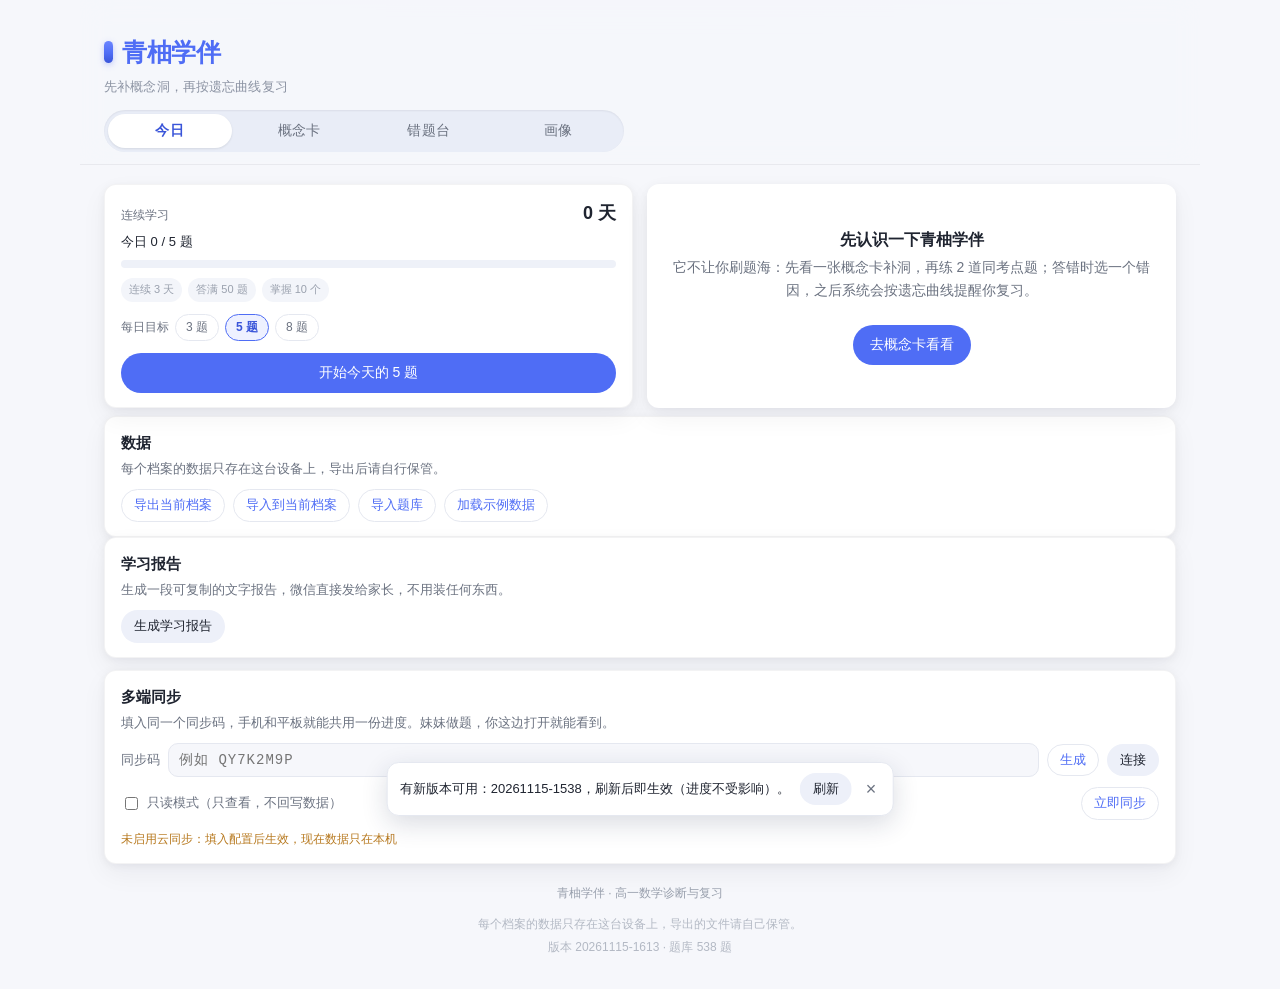
==== commit 0caee407: "加一键学习报告 · index.html" ====
--- a/index.html
+++ b/index.html
@@ -4,7 +4,7 @@
   <meta charset="UTF-8">
   <meta name="viewport" content="width=device-width, initial-scale=1.0, viewport-fit=cover">
   <meta name="description" content="青柚学伴：先补概念洞，再按遗忘曲线复习。">
-  <meta name="qy-build" content="20261115-1538">
+  <meta name="qy-build" content="20261115-1613">
   <title>青柚学伴</title>
   <link rel="icon" href="data:,">
   <link rel="stylesheet" href="style.css">
@@ -60,6 +60,12 @@
       <input id="import-bank-file" type="file" accept=".json,application/json" hidden>
     </div>
 
+    <div class="settings-card" id="report-card">
+      <h2 class="settings-title">学习报告</h2>
+      <p class="settings-note">生成一段可复制的文字报告，微信直接发给家长，不用装任何东西。</p>
+      <button id="report-btn" class="btn btn-small" type="button">生成学习报告</button>
+    </div>
+
     <div class="settings-card" id="sync-card">
       <h2 id="sync-title" class="settings-title">多端同步</h2>
       <p class="settings-note" id="sync-note">
@@ -104,6 +110,23 @@
 
   <div id="toast" class="toast" role="status" aria-live="polite" hidden></div>
 
+  <div id="report-modal" class="quiz-modal" hidden>
+    <div class="quiz-panel report-panel" role="dialog" aria-modal="true" aria-labelledby="report-title">
+      <div class="quiz-head">
+        <p id="report-title" class="quiz-title">学习报告</p>
+        <button id="report-close" class="quiz-close" type="button" aria-label="关闭报告">×</button>
+      </div>
+      <div class="quiz-body">
+        <pre id="report-text" class="report-text"></pre>
+        <div class="report-actions">
+          <button id="report-copy" class="btn btn-small" type="button">复制文字</button>
+          <button id="report-share" class="btn btn-ghost btn-small" type="button">分享</button>
+        </div>
+        <p class="report-hint">复制后粘贴到微信，或点「分享」直接发给家长。</p>
+      </div>
+    </div>
+  </div>
+
   <script src="data.core.js"></script>
   <script src="app.js"></script>
   <script>
--- a/style.css
+++ b/style.css
@@ -896,6 +896,122 @@
   display: flex;
   gap: 8px;
   flex-wrap: wrap;
+}
+
+/* ---------- 多端同步 ---------- */
+#sync-card {
+  margin-top: 12px;
+}
+
+.sync-row {
+  display: flex;
+  align-items: center;
+  gap: 8px;
+  flex-wrap: wrap;
+}
+
+.sync-row-sub {
+  margin-top: 10px;
+  justify-content: space-between;
+}
+
+.sync-label {
+  color: var(--muted);
+  font-size: 13px;
+}
+
+.sync-code {
+  flex: 1 1 160px;
+  min-width: 120px;
+  padding: 8px 10px;
+  border: 1px solid var(--line);
+  border-radius: 10px;
+  background: var(--bg);
+  color: var(--text);
+  font-family: ui-monospace, SFMono-Regular, Menlo, Consolas, monospace;
+  font-size: 14px;
+  letter-spacing: 1px;
+  text-transform: uppercase;
+}
+
+.sync-code:focus-visible {
+  outline: 2px solid var(--brand);
+  outline-offset: 2px;
+}
+
+.sync-toggle {
+  display: flex;
+  align-items: center;
+  gap: 6px;
+  color: var(--muted);
+  font-size: 13px;
+}
+
+.sync-status {
+  margin: 10px 0 0;
+  color: var(--muted);
+  font-size: 12px;
+}
+
+.sync-status.is-ok {
+  color: var(--ok);
+}
+
+.sync-status.is-warn {
+  color: var(--warn);
+}
+
+.build-tag {
+  margin: 4px 0 0;
+  color: #B3B9C4;
+  font-size: 12px;
+}
+
+/* ---------- 新版本提示条 ---------- */
+.update-bar {
+  position: fixed;
+  left: 50%;
+  bottom: 84px;
+  transform: translateX(-50%);
+  z-index: 80;
+  display: flex;
+  align-items: center;
+  gap: 10px;
+  width: max-content;
+  max-width: calc(100vw - 32px);
+  padding: 10px 12px;
+  border: 1px solid var(--line);
+  border-radius: var(--radius);
+  background: var(--card);
+  box-shadow: 0 8px 26px rgba(24, 39, 75, 0.16);
+}
+
+.update-bar-text {
+  margin: 0;
+  color: var(--text);
+  font-size: 13px;
+  line-height: 1.4;
+}
+
+.update-bar-close {
+  padding: 0 4px;
+  border: 0;
+  background: transparent;
+  color: var(--muted);
+  font-size: 18px;
+  line-height: 1;
+  cursor: pointer;
+}
+
+@media (max-width: 480px) {
+  .update-bar {
+    width: calc(100vw - 24px);
+    gap: 8px;
+  }
+
+  .update-bar-text {
+    font-size: 12px;
+  }
 }
 
 .app-footer .privacy {
